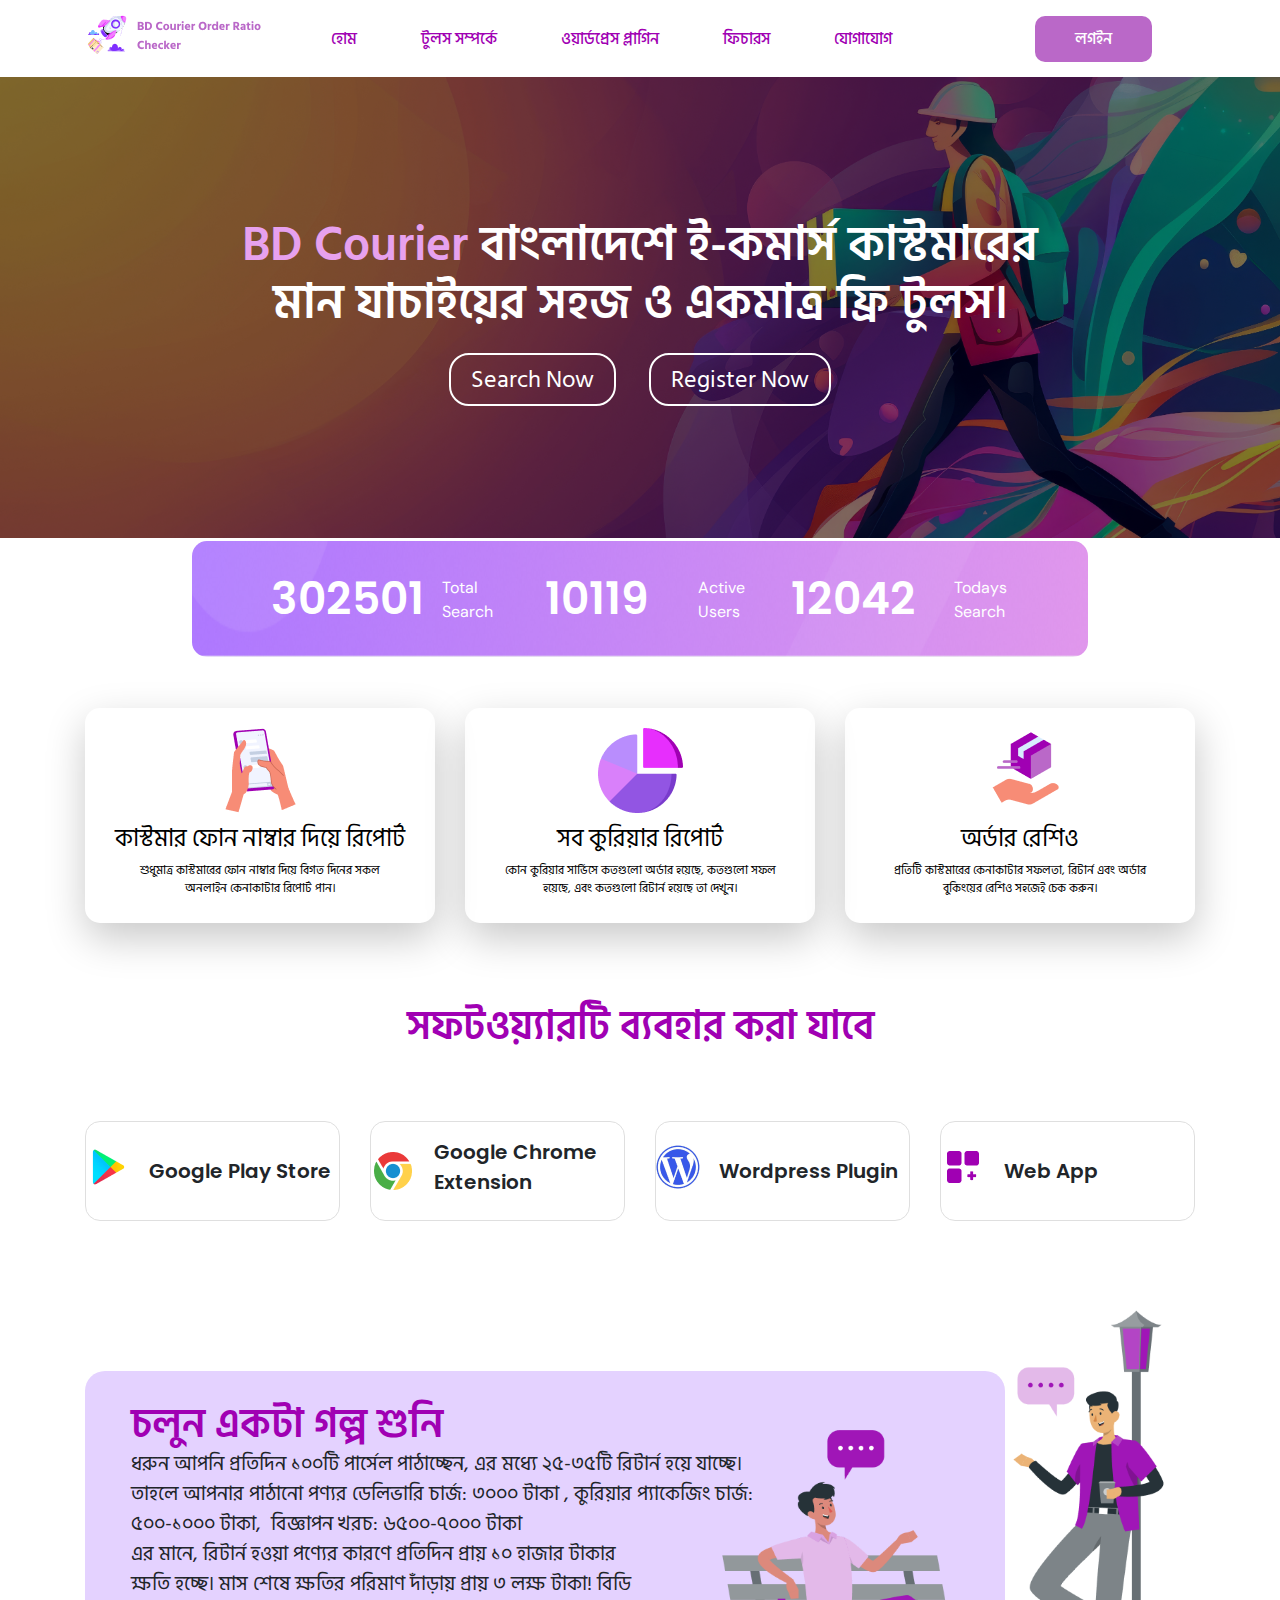
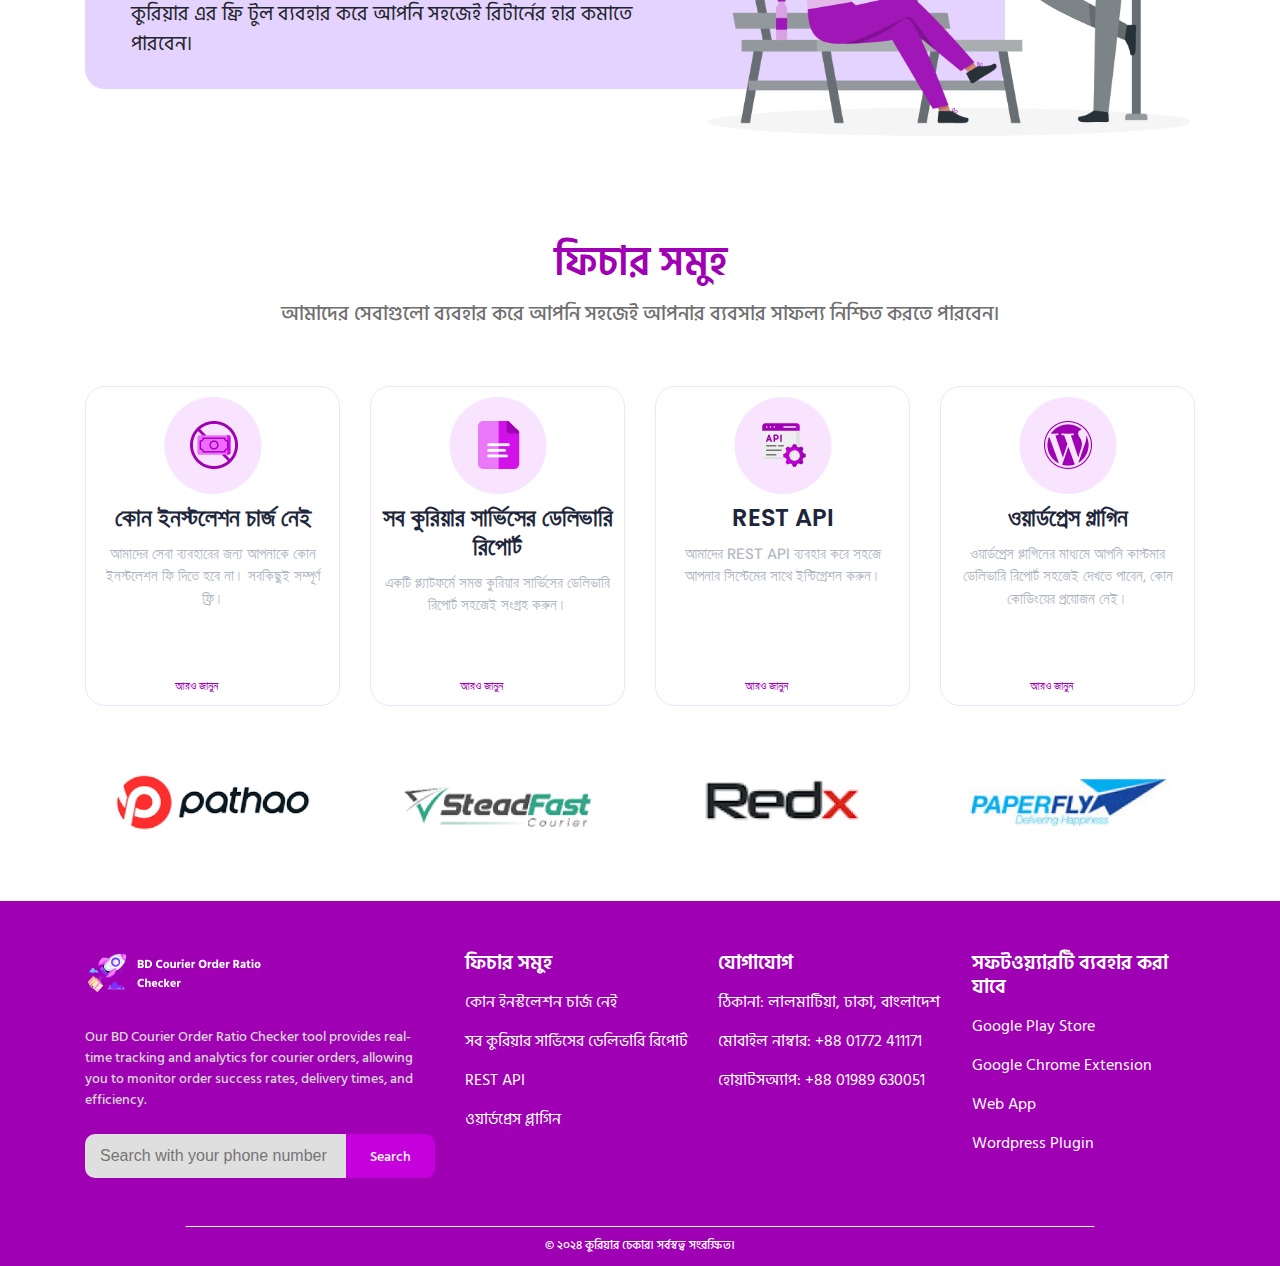
==== index.html @ f462c502 "correction" ====
<!DOCTYPE html>
<html lang="en">
<head>
    <meta charset="UTF-8">
    <meta name="viewport" content="width=device-width, initial-scale=1.0">
    <title>BD Courier Order Ratio Checker </title>
    <link rel="shortcut icon" href="image/favicon.ico" type="image/x-icon">

    <!-- font -->
    <link rel="preconnect" href="https://fonts.googleapis.com">
    <link rel="preconnect" href="https://fonts.gstatic.com" crossorigin>
    <link href="https://fonts.googleapis.com/css2?family=Hind+Siliguri:wght@300;400;500;600;700&family=Poppins:ital,wght@0,100;0,200;0,300;0,400;0,500;0,600;0,700;0,800;0,900;1,100;1,200;1,300;1,400;1,500;1,600;1,700;1,800;1,900&display=swap" rel="stylesheet">
    <link href="https://fonts.googleapis.com/css2?family=Poppins:ital,wght@0,100;0,200;0,300;0,400;0,500;0,600;0,700;0,800;0,900;1,100;1,200;1,300;1,400;1,500;1,600;1,700;1,800;1,900&display=swap" rel="stylesheet">
    <link href="https://fonts.googleapis.com/css2?family=DM+Sans:ital,opsz,wght@0,9..40,100..1000;1,9..40,100..1000&display=swap" rel="stylesheet">
    <!-- font end -->
    <link rel="stylesheet" href="https://cdnjs.cloudflare.com/ajax/libs/font-awesome/6.6.0/css/all.min.css" integrity="sha512-Kc323vGBEqzTmouAECnVceyQqyqdsSiqLQISBL29aUW4U/M7pSPA/gEUZQqv1cwx4OnYxTxve5UMg5GT6L4JJg==" crossorigin="anonymous" referrerpolicy="no-referrer" />
    <link rel="stylesheet" href="css/bootstrap.min.css">
    <link rel="stylesheet" href="css/style.css">
</head>
<body>
    <!-- navbar part end -->
    
        <nav class="navbar navbar-expand-lg navbar-light">
            <div class="container">
            <a class="navbar-brand" href="#"><img src="image/logo.png" class="img-fluid w-100" alt=""></a>
            <button class="navbar-toggler" type="button" data-toggle="collapse" data-target="#navbarSupportedContent" aria-controls="navbarSupportedContent" aria-expanded="false" aria-label="Toggle navigation">
              <span class="navbar-toggler-icon"></span>
            </button>
          
            <div class="collapse navbar-collapse" id="navbarSupportedContent">
              <ul class="navbar-nav m-auto">
                <li class="nav-item active">
                  <a class="nav-link" href="#">হোম <span></span></a>
                </li>
                <li class="nav-item">
                  <a class="nav-link" href="#">টুলস সম্পর্কে</a>
                </li>
                <li class="nav-item">
                    <a class="nav-link" href="#">ওয়ার্ডপ্রেস প্লাগিন</a>
                  </li>
                  <li class="nav-item">
                    <a class="nav-link" href="#">ফিচারস</a>
                  </li>
                  <li class="nav-item">
                    <a class="nav-link" href="#">যোগাযোগ</a>
                  </li>
              </ul>
              <ul class="navbar-nav m-auto">
                <li class="nav-item active">
                  <a class="login_btn" href="#">লগইন</a>
                </li>
              </ul>
              
            </div>
        </div>
          </nav>
    
    <!-- navbar part end -->

    <!-- banner part start -->
     <div id="banner">
        <div class="banner_overlay text-center">
            <h3 class="text-center"><a href="#">BD Courier</a> বাংলাদেশে ই-কমার্স কাস্টমারের মান যাচাইয়ের সহজ ও একমাত্র ফ্রি টুলস।</h3>
            <a href="search.html" target="_blank" class="ban_btn">Search Now</a>
            <a href="#" class="ban_btn">Register Now</a>
            <div class="banner_sub">
               <div class="container">
                <div class="row">
                    <div class="col-md-4">
                       <div class="row">
                        <div class="col-md-8 col-8">
                            <p class="ban_number">302501</p>
                        </div>
                        <div class="col-md-4 col-4">
                            <p class="ban_title">Total <br> Search</p>
                        </div>
                       </div>
                    </div>
                    <div class="col-md-4">
                        <div class="row">
                            <div class="col-md-8 col-8">
                                <p class="ban_number">10119</p>
                            </div>
                            <div class="col-md-4 col-4">
                                <p class="ban_title">Active <br> Users</p>
                            </div>
                           </div>
                    </div>
                    <div class="col-md-4">
                        <div class="row">
                            <div class="col-md-8 col-8">
                                <p class="ban_number">12042</p>
                            </div>
                            <div class="col-md-4 col-4">
                                <p class="ban_title">Todays <br> Search</p>
                            </div>
                           </div>
                    </div>
                </div>
               </div>
            </div>
        </div>
     </div>
    <!-- banner part end -->

    <!-- service part start -->

    <div id="service">
        <div class="container">
            <div class="row">
                <div class="col-md-4 text-center">
                    <div class="service_main">
                        <img src="image/ser_1.png" class="img-fluid mb-2" alt="">
                        <p class="ser_title">কাস্টমার ফোন নাম্বার দিয়ে রিপোর্ট</p>
                        <p class="ser_txt">শুধুমাত্র কাস্টমারের ফোন নাম্বার দিয়ে বিগত দিনের সকল অনলাইন কেনাকাটার রিপোর্ট পান।</p>
                    </div>
                </div>
                <div class="col-md-4 text-center">
                    <div class="service_main">
                        <img src="image/ser_2.png" class="img-fluid mb-2" alt="">
                        <p class="ser_title">সব কুরিয়ার রিপোর্ট</p>
                        <p class="ser_txt">কোন কুরিয়ার সার্ভিসে কতগুলো অর্ডার হয়েছে, কতগুলো সফল হয়েছে, এবং কতগুলো রিটার্ন হয়েছে তা দেখুন।</p>
                    </div>
                </div> 
                <div class="col-md-4 text-center">
                    <div class="service_main">
                        <img src="image/ser_3.png" class="img-fluid mb-2" alt="">
                        <p class="ser_title">অর্ডার রেশিও</p>
                        <p class="ser_txt">প্রতিটি কাস্টমারের কেনাকাটার সফলতা, রিটার্ন এবং অর্ডার বুকিংয়ের রেশিও সহজেই চেক করুন।</p>
                    </div>
                </div>
            </div>
        </div>
    </div>
    <!-- service part end -->

    <!-- heading start -->
     <h3 class="common_heading text-center">সফটওয়্যারটি ব্যবহার করা যাবে </h3>
    <!-- heading end -->

    <!-- software part start -->
     <div id="software">
        <div class="container">
            <div class="row">
                <div class="col-md-3">
                    <div class="soft_main">
                        <div class="row">
                            <div class="col-md-3 d-flex align-items-center p-0 mt-2 text-center"><img src="image/playstore.png" class="img-fluid" alt=""></div>
                            <div class="col-md-9 d-flex align-items-center p-0 mt-3"><p class="soft_title">Google Play Store</p></div>
                        </div>
                    </div>
                </div>

                <div class="col-md-3">
                    <div class="soft_main">
                        <div class="row">
                            <div class="col-md-3 d-flex align-items-center p-0 mt-2 text-center"><img src="image/chrome.png" class="img-fluid" alt=""></div>
                            <div class="col-md-9 d-flex align-items-center p-0"><p class="soft_title">Google Chrome Extension</p></div>
                        </div>
                    </div>
                </div>

                <div class="col-md-3">
                    <div class="soft_main">
                        <div class="row">
                            <div class="col-md-3 d-flex align-items-center p-0 mt-2 text-center"><img src="image/wordpress.png" class="img-fluid" alt=""></div>
                            <div class="col-md-9 d-flex align-items-center p-0 mt-3"><p class="soft_title">Wordpress Plugin</p></div>
                        </div>
                    </div>
                </div>

                <div class="col-md-3">
                    <div class="soft_main">
                        <div class="row">
                            <div class="col-md-3 d-flex align-items-center p-0 mt-2 text-center"><img src="image/webapp.png" class="img-fluid" alt=""></div>
                            <div class="col-md-9 d-flex align-items-center p-0 mt-3"><p class="soft_title">Web App</p></div>
                        </div>
                    </div>
                </div>
            </div>
        </div>
     </div>
    <!-- software part end -->

    <!-- story part start -->

    <div id="story">
        <div class="container">
            <div class="row">
                <div class="col-md-10">
                    <div class="story_main">
                        <img src="image/rafiki.png"  class="img-fluid story_img" alt="">
                        <h3>চলুন একটা গল্প শুনি </h3>
                        <p class="story_p_1">ধরুন আপনি প্রতিদিন ১০০টি পার্সেল পাঠাচ্ছেন, এর মধ্যে ২৫-৩৫টি রিটার্ন হয়ে যাচ্ছে।</p>
                        <p class="story_p_2">তাহলে আপনার পাঠানো পণ্যর ডেলিভারি চার্জ: ৩০০০ টাকা , কুরিয়ার প্যাকেজিং চার্জ: ৫০০-১০০০ টাকা,  বিজ্ঞাপন খরচ: ৬৫০০-৭০০০ টাকা</p>
                        <p class="story_p_3">এর মানে, রিটার্ন হওয়া পণ্যের কারণে প্রতিদিন প্রায় ১০ হাজার টাকার ক্ষতি হচ্ছে। মাস শেষে ক্ষতির পরিমাণ দাঁড়ায় প্রায় ৩ লক্ষ টাকা! বিডি কুরিয়ার এর ফ্রি টুল ব্যবহার করে আপনি সহজেই রিটার্নের হার কমাতে পারবেন।</p>

                    </div>
                </div>
            </div>
        </div>
    </div>
    <!-- story part end -->

    <!-- heading start -->
    <h3 class="feature_heading text-center">ফিচার সমুহ </h3>
    <h3 class="feature_sub_heading text-center">আমাদের সেবাগুলো ব্যবহার করে আপনি সহজেই আপনার ব্যবসার সাফল্য নিশ্চিত করতে পারবেন।</h3>
    <!-- heading end -->

    <!-- Feature part start -->

    <div id="feature">
        <div class="container">
            <div class="row">
                <div class="col-md-3 text-center">
                    <div class="feature_main">
                        <img src="image/feature1.png" class="img-fluid" alt="">
                        <h3>কোন ইনস্টলেশন চার্জ নেই</h3>
                        <p>আমাদের সেবা ব্যবহারের জন্য আপনাকে কোন ইনস্টলেশন ফি দিতে হবে না। সবকিছুই সম্পূর্ণ ফ্রি।</p>
                        <a href="#">আরও জানুন <i class="fas fa-arrow-right"></i></a>
                    </div>
                </div>

                <div class="col-md-3 text-center">
                    <div class="feature_main">
                        <img src="image/feature2.png" class="img-fluid" alt="">
                        <h3>সব কুরিয়ার সার্ভিসের ডেলিভারি রিপোর্ট</h3>
                        <p>একটি প্ল্যাটফর্মে সমস্ত কুরিয়ার সার্ভিসের ডেলিভারি রিপোর্ট সহজেই সংগ্রহ করুন।</p>
                        <a href="#">আরও জানুন <i class="fas fa-arrow-right"></i></a>
                    </div>
                </div>

                <div class="col-md-3 text-center">
                    <div class="feature_main">
                        <img src="image/feature3.png" class="img-fluid" alt="">
                        <h3>REST API</h3>
                        <p>আমাদের REST API ব্যবহার করে সহজে আপনার সিস্টেমের সাথে ইন্টিগ্রেশন করুন।</p>
                        <a href="#">আরও জানুন <i class="fas fa-arrow-right"></i></a>
                    </div>
                </div>

                <div class="col-md-3 text-center">
                    <div class="feature_main">
                        <img src="image/feature4.png" class="img-fluid" alt="">
                        <h3>ওয়ার্ডপ্রেস প্লাগিন</h3>
                        <p>ওয়ার্ডপ্রেস প্লাগিনের মাধ্যমে আপনি কাস্টমার ডেলিভারি রিপোর্ট সহজেই দেখতে পাবেন, কোন কোডিংয়ের প্রয়োজন নেই।</p>
                        <a href="#">আরও জানুন <i class="fas fa-arrow-right"></i></a>
                    </div>
                </div>


            </div>
        </div>
    </div>
    <!-- Feature part end -->

    <!-- client part  start-->
     <div id="client">
        <div class="container">
            <div class="row">
                <div class="col-md-3 col-sm-6 text-center d-flex align-items-center justify-content-center">
                    <img src="image/pathao.png" class="img-fluid" alt="">
                </div>
                <div class="col-md-3 col-sm-6 text-center d-flex align-items-center justify-content-center">
                    <img src="image/steadfast.png" class="img-fluid" alt="">
                </div>
                <div class="col-md-3 col-sm-6 text-center d-flex align-items-center justify-content-center">
                    <img src="image/redx.png" class="img-fluid" alt="">
                </div>
                <div class="col-md-3 col-sm-6 text-center d-flex align-items-center justify-content-center">
                    <img src="image/paperfly.png" class="img-fluid" alt="">
                </div>
            </div>
        </div>
     </div>
    <!-- client part end -->

    <!-- footer part start -->
     <footer>
        <div class="container">
            <div class="row">
                <div class="col-md-4">
                    <div class="footer_first_content">
                        <img src="image/footer_logo.png" class="img-fluid" alt="">
                        <p class="footer_txt mt-4">
                            Our BD Courier Order Ratio Checker tool provides real-time tracking and analytics for courier orders, allowing you to monitor order success rates, delivery times, and efficiency.  
                        </p>
                        <div class="footer_form mt-4">
                            <form action="">
                                <input type="text" class="footer_input" placeholder="Search with your phone number">
                                <button type="submit">Search</button>
                            </form>
                        </div>
                    </div>
                </div>
                <div class="col-md-8">
                    <div class="row">
                        <div class="col-md-4">
                            <div class="footer_second">
                                <!-- footer common heading -->
                             <h4 class="f_c_heading">ফিচার সমুহ</h4>
                             <!-- footer common heading -->
                              <ul>
                                 <li>কোন ইনস্টলেশন চার্জ নেই</li>
                                 <li>সব কুরিয়ার সার্ভিসের ডেলিভারি রিপোর্ট</li>
                                 <li>REST API</li>
                                 <li>ওয়ার্ডপ্রেস প্লাগিন</li>
                              </ul>
                            </div>
                        </div>
                        <div class="col-md-4">
                            <div class="footer_second">
                                <!-- footer common heading -->
                             <h4 class="f_c_heading">যোগাযোগ</h4>
                             <!-- footer common heading -->
                              <ul>
                                 <li>ঠিকানা: লালমাটিয়া, ঢাকা, বাংলাদেশ</li>
                                 <li>মোবাইল নাম্বার: +88 01772 411171</li>
                                 <li>হোয়াটসঅ্যাপ: +88 01989 630051</li>
                              </ul>
                            </div>
                        </div>
                        <div class="col-md-4">
                            <div class="footer_second">
                                <!-- footer common heading -->
                             <h4 class="f_c_heading">সফটওয়্যারটি ব্যবহার করা যাবে </h4>
                             <!-- footer common heading -->
                              <ul>
                                 <li>Google Play Store</li>
                                 <li>Google Chrome Extension</li>
                                 <li>Web App</li>
                                 <li>Wordpress Plugin</li>
                              </ul>
                            </div>
                        </div>
                    </div>
                </div>
                <div class="col-md-12 text-center">
                    <img src="image/line.png" class="img-fluid mt-5" alt="">
                    <h4 class="footer_last">© ২০২৪ কুরিয়ার চেকার। সর্বস্বত্ব সংরক্ষিত।</h4>
                </div>
            </div>
        </div>
     </footer>
    <!-- footer part end -->
    <script src="js/custom.js"></script>
    <script src="js/jquery-3.7.1.min.js"></script>
    <script src="js/bootstrap.bundle.min.js"></script>
</body>
</html>
---- css/style.css ----
a{
    text-decoration: none;
}
a:hover{
    text-decoration: none;
}
h1,h2,h3,h4,h5,p,ul,ol{
    padding: 0;
    margin: 0;
}
ul,ol{
    list-style: none;
}
nav{
    background-color: #ffffff;
}
.navbar-expand-lg .navbar-nav .nav-link{
    position: relative;
    color: #A000B3!important;
    padding-right: 3.5rem!important;
    font-family: "Hind Siliguri", sans-serif;
    font-weight: 500;
    font-size: 16px;
}

.login_btn {
    background-color: #BA68C8;
    color: #ffffff;
    padding: 10px 40px;
    border-radius: 10px;
    font-family: "Hind Siliguri", sans-serif;
    font-weight: 500;
    font-size: 16px;
}
#banner{
    background-image: url(../image/banner.jpg);
    background-size: cover;
    background-repeat: no-repeat;
    background-position: center;
    position: relative;
}
.banner_overlay {
    height: 100%;
    width: 100%;
    background-color: rgba(0, 0, 0, 0.5);
    padding: 140px
}
.banner_overlay h3 {
    font-family: "Hind Siliguri", sans-serif;
    font-weight: 600;
    font-size: 48px;
    color: #ffffff;
    margin-bottom: 30px;
    padding: 0 8%;
}
.banner_overlay h3 a{
    color: #E7A1EE;
}
.ban_btn {
    padding: 5px 20px;
    color: #ffffff!important;
    border: 2px solid #ffffff;
    border-radius: 20px;
    margin: 14px;
    font-family: "Hind Siliguri", sans-serif;
    font-size: 24px;
}
.ban_btn:hover{
    text-decoration: none;
    border: 2px solid #BA68C8;
    background-color: #BA68C8;
}
.banner_sub {
    /* background: radial-gradient(#AC77FF, #DF96EC); */
    background-image: url("../image/banner_sub.png");
    background-size: 120% 556%;
    background-position: center;
    background-repeat: no-repeat;
    position: absolute;
    top: 24rem;
    left: 10%;
    padding: 25px 5%;
    border-radius: 15px;
    display: block;
    margin: 0 auto;
    width: 80%;
}
.ban_number{
    font-family: "Poppins", sans-serif;
    font-weight: 600;
    font-size: 60px;
    color: #ffffff;
}
.ban_title {
    color: #ffffff;
    text-align: left;
    font-family: "DM Sans", sans-serif;
    margin-top: 20px;
}

#service{
    margin-top: 170px;
}
.service_main {
    border-radius: 15px;
    box-shadow: 1px 15px 40px rgb(0 0 0 / 22%);
    padding: 20px 0%;
}
.ser_title{
    font-family: "Hind Siliguri", sans-serif;
    font-size: 24px;
    color: #000000;
}
.ser_txt {
    font-family: "Hind Siliguri", sans-serif;
    font-size: 12px;
    color: #000000;
    padding: 5px 10%;
}

.common_heading {
    font-family: "Hind Siliguri", sans-serif;
    font-size: 40px;
    color: #A000B3;
    margin: 80px 0 70px;
    font-weight: 600;
}
.soft_title{
    font-family: "Poppins", sans-serif;
    font-weight: 600;
    font-size: 20px;
}
.soft_main {
    border: 1px solid #DFDFDF;
    padding: 15px;
    border-radius: 15px;
    height: 100px;
}
.story_main {
    background-color: #E4D2FF;
    padding: 30px 20% 30px 5%;
    border-radius: 20px;
    margin-top: 150px;
    position: relative;
}
.story_p_3{
    padding-right: 25%;
}
.story_img {
    position: absolute;
    top: -190px;
    left: 50%;
    width: 80%;
}
.story_main h3{
    font-family: "Hind Siliguri", sans-serif;
    font-size: 40px;
    color: #A000B3;
    font-weight: 600;
}
.story_main p{
    font-family: "Hind Siliguri", sans-serif;
    font-size: 20px;
}

.feature_heading {
    font-family: "Hind Siliguri", sans-serif;
    font-size: 40px;
    color: #A000B3;
    margin: 150px 0 15px;
    font-weight: 600;
}
.feature_sub_heading{
    font-family: "Hind Siliguri", sans-serif;
    font-size: 20px;
    color: #6F6F6F;
}
.feature_main {
    border: 1px solid #F3E2F8;
    border-radius: 20px;
    padding: 10px;
    min-height: 20rem;
    position: relative;
}
.feature_main h3 {
    font-family: "Poppins", sans-serif;
    font-weight: 600;
    font-size: 24px;
    color: #1D263A;
    margin: 10px 0;
}
.feature_main p {
    font-family: "DM Sans", sans-serif;
    font-weight: 500;
    font-size: 15px;
    color: #B0B7C3;
    margin: 10px 0;
}
.feature_main a{
    font-family: "DM Sans", sans-serif;
    font-size: 12px;
    color: #A000B3;
    position: absolute;
    bottom: 10px;
    left: 35%;
}
#feature{
    margin-top: 60px;
}
#client{
    margin: 50px 0;
}
#client img{
    width: 80%;
}

footer{
    background-color: #A000B3;
    padding-top: 50px;
}
.footer_txt{
    font-family: "Hind Siliguri", sans-serif;
    font-weight: 500;
    font-size: 14px;
    color: #D6D6D6;
}
.footer_form form{
    background-color: #C500DC;
    border-radius: 10px;
    display: flex;
    justify-content: space-between;
}
.footer_input {
    background-color: #DFDFDF;
    border: none;
    width: 100%;
    padding: 10px 15px;
    border-radius: 10px 0px 0px 10px;
}

.footer_form form button {
    background-color: transparent;
    border: none;
    color: #fff;
    width: 34%;
    font-family: "Hind Siliguri", sans-serif;
    font-weight: 500;
    font-size: 14px;
}
.f_c_heading{
    font-family: "Hind Siliguri", sans-serif;
    font-weight: 600;
    font-size: 20px;
    color: #fff;
}
.footer_second ul li{
    font-family: "Hind Siliguri", sans-serif;
    font-weight: 400;
    font-size: 16px;
    color: #fff;
    margin: 15px 0;
}
.footer_last{
    font-family: "Hind Siliguri", sans-serif;
    font-weight: 500;
    font-size: 12px;
    color: #fff;
    padding: 12px 0;
}


/* responsive part start */

/* // Extra small devices (portrait phones, less than 576px) */
/* // No media query for `xs` since this is the default in Bootstrap */
@media (min-width: 120px) and ( max-width: 575px) { 
    .banner_overlay {
        padding: 88px 0px;
    }
    .banner_overlay h3 {
        font-size: 30px;
    }
    .ban_btn {
        padding: 5px 20px;
        border-radius: 7px;
        margin: 4px;
        font-size: 14px;
    }
    #service {
        margin-top: 22em;
    }
    .banner_sub {
        top: 30rem;
    }
    .ban_number {
        font-weight: 400;
        font-size: 36px;
    }
    .ban_title {
        margin-top: 0px;
    }
    .service_main {
        margin-bottom: 70px;
    }
    .common_heading {
        font-size: 18px;
        margin: 80px 4% 70px;
    }
    .story_img {
        display: none;
    }
    .soft_main {
        margin-bottom: 50px;
        text-align: center;
    }
    .soft_main {
        height: 140px;
    }
    .story_main {
        margin-top: 0em;
    }
    .story_main p {
        text-align: justify;
    }
    .story_main {
        padding: 30px 5% 30px 5%;
    }
    .story_p_3 {
        padding-right: 0%;
    }
    .feature_heading {
        margin: 100px 0 15px;
    }
    .feature_main {
        margin-bottom: 30px;
    }
    .footer_form {
        margin-bottom: 20px;
    }
    .navbar {
        padding: 1.5rem 1rem;
    }
 }
/* // Small devices (landscape phones, 576px and up) */
@media (min-width: 576px) and (max-width: 767px) { 
    .story_img {
        display: none;
    }
    .banner_overlay {
        padding: 80px 0;
    }
    .banner_sub {
        top: 32rem;
    }
    #service {
        margin-top: 28em;
    }
    .service_main {
        margin-bottom: 30px;
    }
    .soft_main {
        text-align: center;
        margin-bottom: 30px;
    }
    .story_main {
        margin-top: 40px;
 }
 .story_main {
    padding: 30px 5% 30px 5%;
}
.story_p_3 {
    padding-right: 0;
}
.feature_main {
    margin-bottom: 40px;
}
.feature_main a {
    left: 45%;
}
.footer_form {
    margin-bottom: 40px;
}


}
/* // Medium devices (tablets, 768px and up) */
@media (min-width: 768px) and (max-width: 991px) { 
    .banner_overlay {
        padding: 70px;
    }
    .story_img {
        top: 47px;
        left: 56%;
        width: 70%;
    }
    .soft_title {
        font-size: 16px;
    }
    .feature_main {
        min-height: 26rem;
    }
    .feature_main a {
        left: 23%;
    }
    .banner_sub {
        top: 30rem;
    }
    .ban_number {
        font-size: 30px;
    }
    .ban_title {
        margin-top: 0px;
    }
 }

/* // Large devices (desktops, 992px and up) */
@media (min-width: 992px) and ( max-width: 1199px) { 
    .banner_overlay {
        padding: 116px;
    }
    .banner_sub {
        top: 25rem;
    }
    .ban_number {
        font-size: 42px;
    }
    .ban_title {
        margin-top: 8px;
    }
    #service {
        margin-top: 100px;
    }
    .story_img {
        top: -1rem;
        left: 60%;
        width: 60%;
    }
 }

/* // Extra large devices (large desktops, 1200px and up) */
@media (min-width: 1200px) and ( max-width: 1399px){ 
    .banner_sub {
        top: 29rem;
    }
    .story_img {
        top: -100px;
        left: 60%;
        width: 60%;
    }
    .ban_number {
        font-size: 44px;
    }
    .ban_title {
        margin-top: 10px;
    }
    .banner_sub {
        left: 15%;
        width: 70%;
    }
 }
 
 @media (min-width: 1400px) and (max-width: 1439px){ 
    .banner_sub {
        top: 23rem;
        left: 25%;
        width: 50%;
    }
    .ban_number {
        font-size: 46px;
    }
    .ban_title {
        margin-top: 10px;
    }
    .banner_overlay h3 {
        padding: 0 15%;
    }
 }
 @media (min-width: 1440px) {

 }
/* responsive part end */
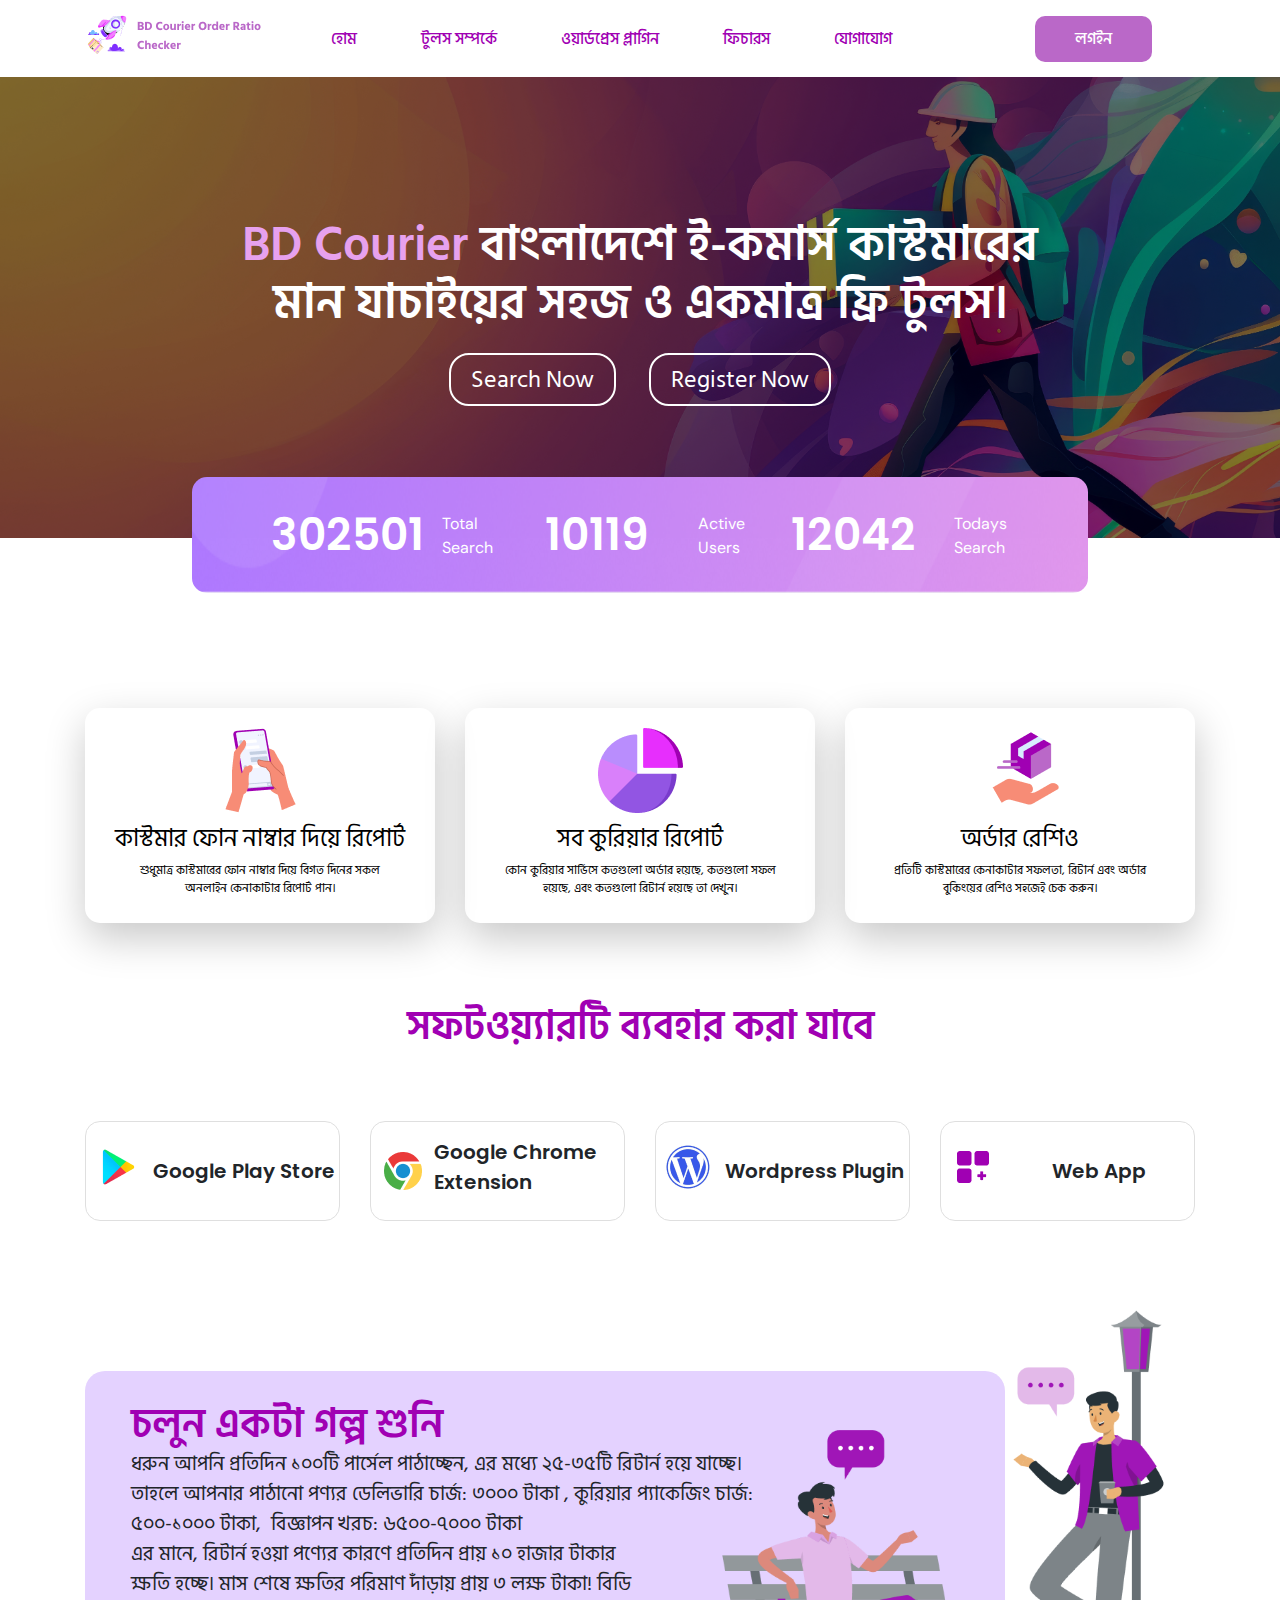
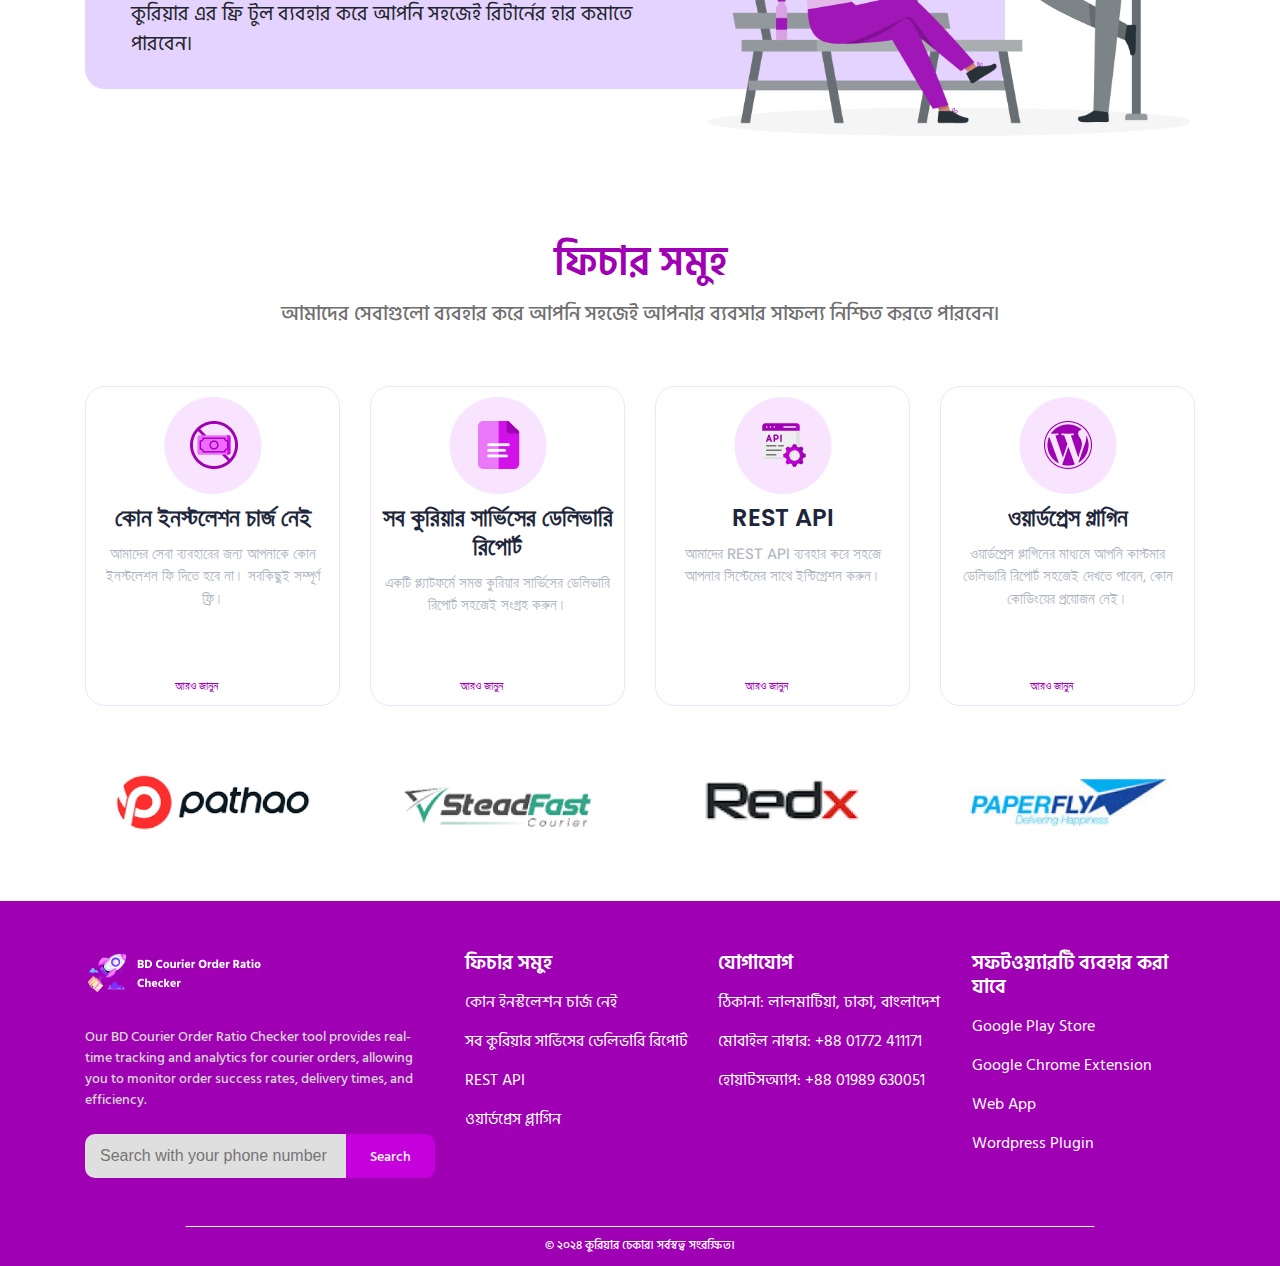
==== commit 55e2054d: "correction 3" ====
--- a/index.html
+++ b/index.html
@@ -145,8 +145,8 @@
                 <div class="col-md-3">
                     <div class="soft_main">
                         <div class="row">
-                            <div class="col-md-3 d-flex align-items-center p-0 mt-2 text-center"><img src="image/playstore.png" class="img-fluid" alt=""></div>
-                            <div class="col-md-9 d-flex align-items-center p-0 mt-3"><p class="soft_title">Google Play Store</p></div>
+                            <div class="col-md-3 d-flex align-items-center justify-content-center p-0 mt-2 text-center"><img src="image/playstore.png" class="img-fluid" alt=""></div>
+                            <div class="col-md-9 d-flex align-items-center justify-content-center p-0 mt-3"><p class="soft_title">Google Play Store</p></div>
                         </div>
                     </div>
                 </div>
@@ -154,8 +154,8 @@
                 <div class="col-md-3">
                     <div class="soft_main">
                         <div class="row">
-                            <div class="col-md-3 d-flex align-items-center p-0 mt-2 text-center"><img src="image/chrome.png" class="img-fluid" alt=""></div>
-                            <div class="col-md-9 d-flex align-items-center p-0"><p class="soft_title">Google Chrome Extension</p></div>
+                            <div class="col-md-3 d-flex align-items-center justify-content-center p-0 mt-2 text-center"><img src="image/chrome.png" class="img-fluid" alt=""></div>
+                            <div class="col-md-9 d-flex align-items-center justify-content-center p-0"><p class="soft_title">Google Chrome Extension</p></div>
                         </div>
                     </div>
                 </div>
@@ -163,8 +163,8 @@
                 <div class="col-md-3">
                     <div class="soft_main">
                         <div class="row">
-                            <div class="col-md-3 d-flex align-items-center p-0 mt-2 text-center"><img src="image/wordpress.png" class="img-fluid" alt=""></div>
-                            <div class="col-md-9 d-flex align-items-center p-0 mt-3"><p class="soft_title">Wordpress Plugin</p></div>
+                            <div class="col-md-3 d-flex align-items-center justify-content-center p-0 mt-2 text-center"><img src="image/wordpress.png" class="img-fluid" alt=""></div>
+                            <div class="col-md-9 d-flex align-items-center justify-content-center p-0 mt-3"><p class="soft_title">Wordpress Plugin</p></div>
                         </div>
                     </div>
                 </div>
@@ -172,8 +172,8 @@
                 <div class="col-md-3">
                     <div class="soft_main">
                         <div class="row">
-                            <div class="col-md-3 d-flex align-items-center p-0 mt-2 text-center"><img src="image/webapp.png" class="img-fluid" alt=""></div>
-                            <div class="col-md-9 d-flex align-items-center p-0 mt-3"><p class="soft_title">Web App</p></div>
+                            <div class="col-md-3 d-flex align-items-center justify-content-center p-0 mt-2 text-center"><img src="image/webapp.png" class="img-fluid" alt=""></div>
+                            <div class="col-md-9 d-flex align-items-center justify-content-center p-0 mt-3"><p class="soft_title">Web App</p></div>
                         </div>
                     </div>
                 </div>
@@ -212,7 +212,7 @@
     <div id="feature">
         <div class="container">
             <div class="row">
-                <div class="col-md-3 text-center">
+                <div class="col-md-3 col-sm-6 text-center">
                     <div class="feature_main">
                         <img src="image/feature1.png" class="img-fluid" alt="">
                         <h3>কোন ইনস্টলেশন চার্জ নেই</h3>
@@ -221,7 +221,7 @@
                     </div>
                 </div>
 
-                <div class="col-md-3 text-center">
+                <div class="col-md-3 col-sm-6 text-center">
                     <div class="feature_main">
                         <img src="image/feature2.png" class="img-fluid" alt="">
                         <h3>সব কুরিয়ার সার্ভিসের ডেলিভারি রিপোর্ট</h3>
@@ -230,7 +230,7 @@
                     </div>
                 </div>
 
-                <div class="col-md-3 text-center">
+                <div class="col-md-3 col-sm-6 text-center">
                     <div class="feature_main">
                         <img src="image/feature3.png" class="img-fluid" alt="">
                         <h3>REST API</h3>
@@ -239,7 +239,7 @@
                     </div>
                 </div>
 
-                <div class="col-md-3 text-center">
+                <div class="col-md-3 col-sm-6 text-center">
                     <div class="feature_main">
                         <img src="image/feature4.png" class="img-fluid" alt="">
                         <h3>ওয়ার্ডপ্রেস প্লাগিন</h3>
@@ -258,16 +258,16 @@
      <div id="client">
         <div class="container">
             <div class="row">
-                <div class="col-md-3 col-sm-6 text-center d-flex align-items-center justify-content-center">
+                <div class="col-md-3 col-sm-6 col-6  text-center d-flex align-items-center justify-content-center">
                     <img src="image/pathao.png" class="img-fluid" alt="">
                 </div>
-                <div class="col-md-3 col-sm-6 text-center d-flex align-items-center justify-content-center">
+                <div class="col-md-3 col-sm-6 col-6  text-center d-flex align-items-center justify-content-center">
                     <img src="image/steadfast.png" class="img-fluid" alt="">
                 </div>
-                <div class="col-md-3 col-sm-6 text-center d-flex align-items-center justify-content-center">
+                <div class="col-md-3 col-sm-6 col-6  text-center d-flex align-items-center justify-content-center">
                     <img src="image/redx.png" class="img-fluid" alt="">
                 </div>
-                <div class="col-md-3 col-sm-6 text-center d-flex align-items-center justify-content-center">
+                <div class="col-md-3 col-sm-6 col-6 text-center d-flex align-items-center justify-content-center">
                     <img src="image/paperfly.png" class="img-fluid" alt="">
                 </div>
             </div>
--- a/css/style.css
+++ b/css/style.css
@@ -275,7 +275,7 @@
 /* // No media query for `xs` since this is the default in Bootstrap */
 @media (min-width: 120px) and ( max-width: 575px) { 
     .banner_overlay {
-        padding: 88px 0px;
+        padding: 3rem 0px 8rem;
     }
     .banner_overlay h3 {
         font-size: 30px;
@@ -290,7 +290,7 @@
         margin-top: 22em;
     }
     .banner_sub {
-        top: 30rem;
+        top: 20rem;
     }
     .ban_number {
         font-weight: 400;
@@ -298,6 +298,9 @@
     }
     .ban_title {
         margin-top: 0px;
+    }
+    #service {
+        margin-top: 15em;
     }
     .service_main {
         margin-bottom: 70px;
@@ -375,7 +378,7 @@
     margin-bottom: 40px;
 }
 .feature_main a {
-    left: 45%;
+    left: 30%;
 }
 .footer_form {
     margin-bottom: 40px;
@@ -386,7 +389,7 @@
 /* // Medium devices (tablets, 768px and up) */
 @media (min-width: 768px) and (max-width: 991px) { 
     .banner_overlay {
-        padding: 70px;
+        padding: 4rem 3% 6rem;
     }
     .story_img {
         top: 47px;
@@ -403,13 +406,19 @@
         left: 23%;
     }
     .banner_sub {
-        top: 30rem;
+        top: 23rem;
     }
     .ban_number {
         font-size: 30px;
     }
     .ban_title {
         margin-top: 0px;
+    }
+    #service {
+        margin-top: 8rem;
+    }
+    .service_main {
+        min-height: 18rem;
     }
  }
 
@@ -440,7 +449,7 @@
 /* // Extra large devices (large desktops, 1200px and up) */
 @media (min-width: 1200px) and ( max-width: 1399px){ 
     .banner_sub {
-        top: 29rem;
+        top: 25rem;
     }
     .story_img {
         top: -100px;
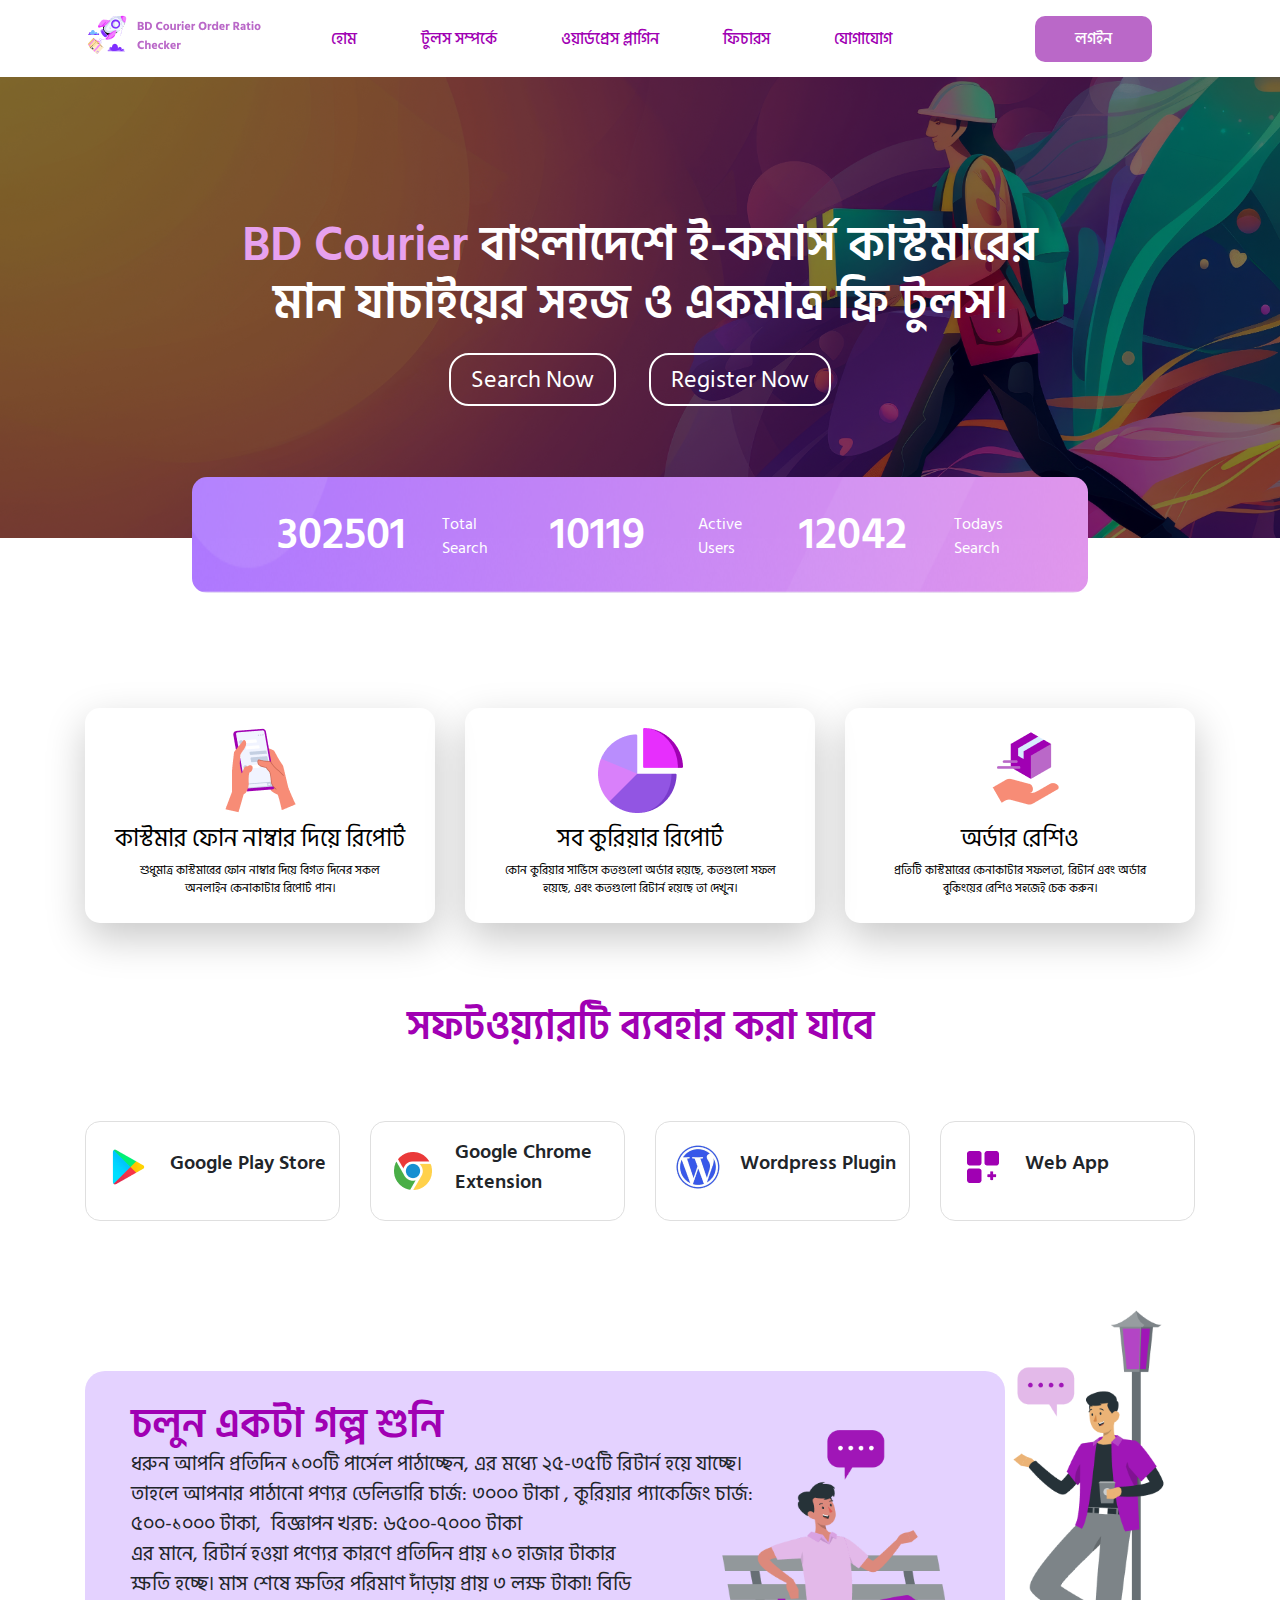
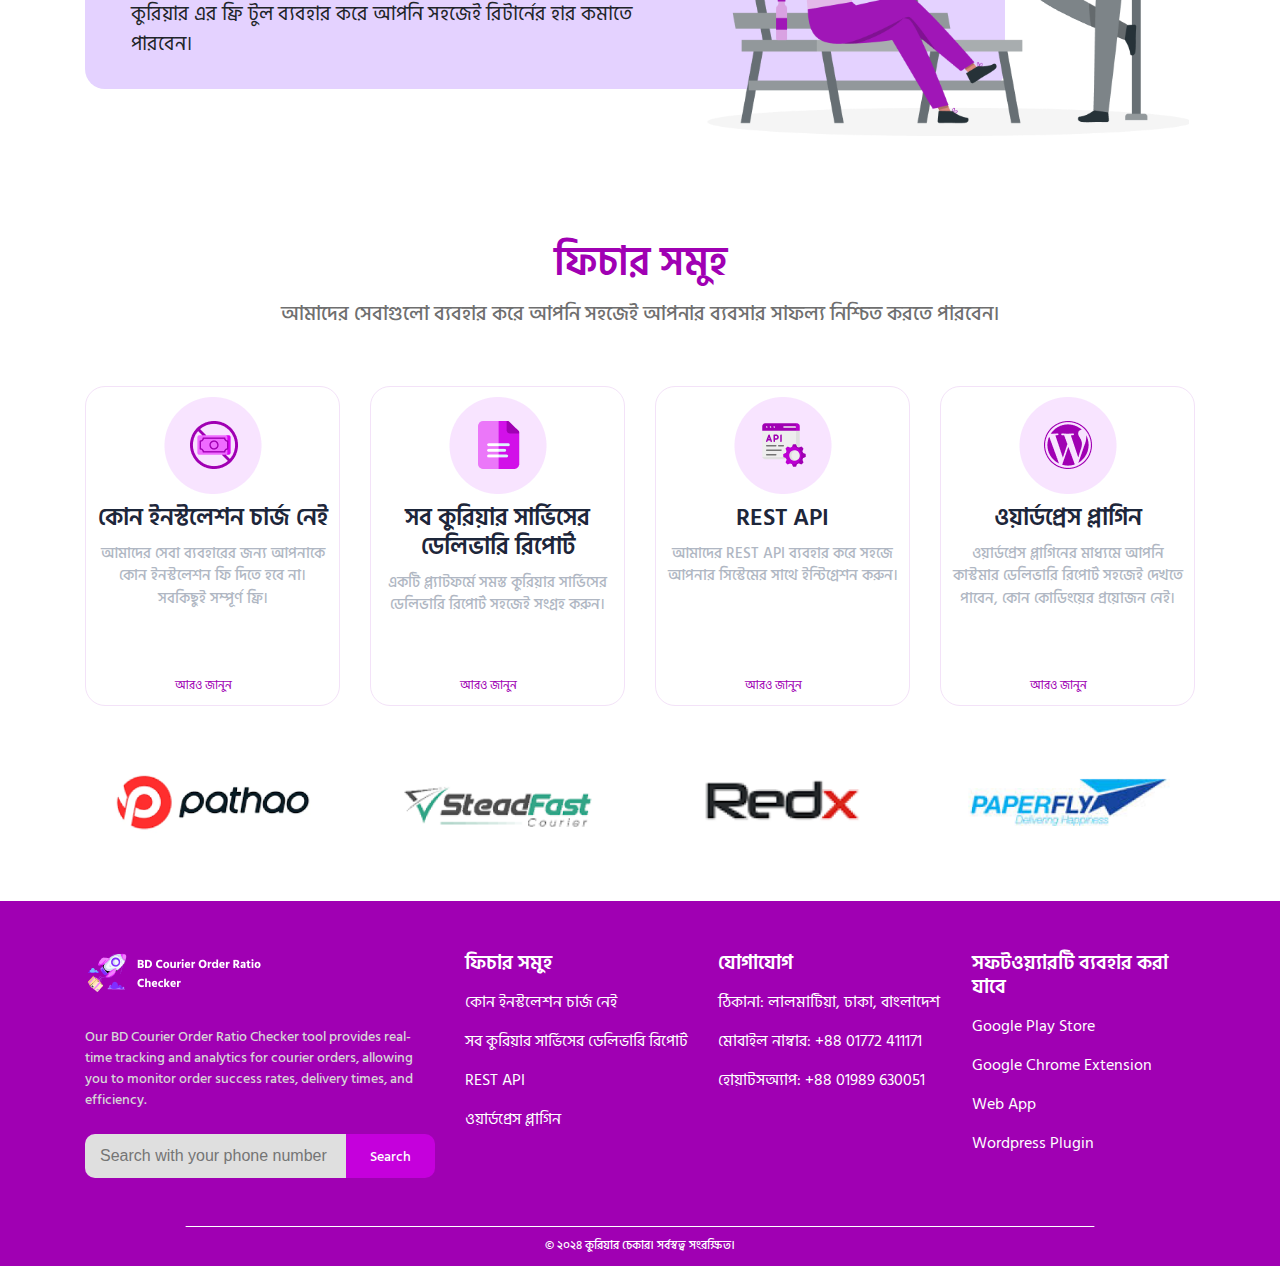
==== commit 677c79ab: "homepage" ====
--- a/index.html
+++ b/index.html
@@ -134,53 +134,52 @@
     </div>
     <!-- service part end -->
 
-    <!-- heading start -->
-     <h3 class="common_heading text-center">সফটওয়্যারটি ব্যবহার করা যাবে </h3>
+    <!-- software part start -->
+    <div id="software">
+        <!-- heading start -->
+    <h3 class="common_heading text-center">সফটওয়্যারটি ব্যবহার করা যাবে </h3>
     <!-- heading end -->
-
-    <!-- software part start -->
-     <div id="software">
-        <div class="container">
-            <div class="row">
-                <div class="col-md-3">
-                    <div class="soft_main">
-                        <div class="row">
-                            <div class="col-md-3 d-flex align-items-center justify-content-center p-0 mt-2 text-center"><img src="image/playstore.png" class="img-fluid" alt=""></div>
-                            <div class="col-md-9 d-flex align-items-center justify-content-center p-0 mt-3"><p class="soft_title">Google Play Store</p></div>
-                        </div>
-                    </div>
-                </div>
-
-                <div class="col-md-3">
-                    <div class="soft_main">
-                        <div class="row">
-                            <div class="col-md-3 d-flex align-items-center justify-content-center p-0 mt-2 text-center"><img src="image/chrome.png" class="img-fluid" alt=""></div>
-                            <div class="col-md-9 d-flex align-items-center justify-content-center p-0"><p class="soft_title">Google Chrome Extension</p></div>
-                        </div>
-                    </div>
-                </div>
-
-                <div class="col-md-3">
-                    <div class="soft_main">
-                        <div class="row">
-                            <div class="col-md-3 d-flex align-items-center justify-content-center p-0 mt-2 text-center"><img src="image/wordpress.png" class="img-fluid" alt=""></div>
-                            <div class="col-md-9 d-flex align-items-center justify-content-center p-0 mt-3"><p class="soft_title">Wordpress Plugin</p></div>
-                        </div>
-                    </div>
-                </div>
-
-                <div class="col-md-3">
-                    <div class="soft_main">
-                        <div class="row">
-                            <div class="col-md-3 d-flex align-items-center justify-content-center p-0 mt-2 text-center"><img src="image/webapp.png" class="img-fluid" alt=""></div>
-                            <div class="col-md-9 d-flex align-items-center justify-content-center p-0 mt-3"><p class="soft_title">Web App</p></div>
-                        </div>
-                    </div>
-                </div>
-            </div>
-        </div>
-     </div>
-    <!-- software part end -->
+       <div class="container">
+           <div class="row">
+               <div class="col-lg-3 col-md-6">
+                   <div class="soft_main">
+                       <div class="row">
+                           <div class="col-lg-3 col-xl-4 col-3 d-flex align-items-center justify-content-center p-0 mt-2 text-center"><img src="image/playstore.png" class="img-fluid" alt=""></div>
+                           <div class="col-lg-9 col-xl-8 col-9 d-flex align-items-center p-0 mt_3"><p class="soft_title">Google Play Store</p></div>
+                       </div>
+                   </div>
+               </div>
+
+               <div class="col-lg-3 col-md-6">
+                   <div class="soft_main">
+                       <div class="row">
+                           <div class="col-lg-3 col-xl-4 col-3 d-flex align-items-center justify-content-center p-0 mt-2 text-center"><img src="image/chrome.png" class="img-fluid" alt=""></div>
+                           <div class="col-lg-9 col-xl-8 col-9 d-flex align-items-center p-0"><p class="soft_title">Google Chrome Extension</p></div>
+                       </div>
+                   </div>
+               </div>
+
+               <div class="col-lg-3 col-md-6">
+                   <div class="soft_main">
+                       <div class="row">
+                           <div class="col-lg-3 col-xl-4 col-3 d-flex align-items-center justify-content-center p-0 mt-2 text-center"><img src="image/wordpress.png" class="img-fluid" alt=""></div>
+                           <div class="col-lg-9 col-xl-8 col-9 d-flex align-items-center p-0 mt_3"><p class="soft_title">Wordpress Plugin</p></div>
+                       </div>
+                   </div>
+               </div>
+
+               <div class="col-lg-3 col-md-6">
+                   <div class="soft_main">
+                       <div class="row">
+                           <div class="col-lg-3 col-xl-4 col-3 d-flex align-items-center justify-content-center p-0 mt-2 text-center"><img src="image/webapp.png" class="img-fluid" alt=""></div>
+                           <div class="col-lg-9 col-xl-8 col-9 d-flex align-items-center p-0 mt_3"><p class="soft_title">Web App</p></div>
+                       </div>
+                   </div>
+               </div>
+           </div>
+       </div>
+    </div>
+   <!-- software part end -->
 
     <!-- story part start -->
 
@@ -212,7 +211,7 @@
     <div id="feature">
         <div class="container">
             <div class="row">
-                <div class="col-md-3 col-sm-6 text-center">
+                <div class="col-lg-3 col-md-6 col-sm-6 text-center">
                     <div class="feature_main">
                         <img src="image/feature1.png" class="img-fluid" alt="">
                         <h3>কোন ইনস্টলেশন চার্জ নেই</h3>
@@ -221,7 +220,7 @@
                     </div>
                 </div>
 
-                <div class="col-md-3 col-sm-6 text-center">
+                <div class="col-lg-3 col-md-6 col-sm-6 text-center">
                     <div class="feature_main">
                         <img src="image/feature2.png" class="img-fluid" alt="">
                         <h3>সব কুরিয়ার সার্ভিসের ডেলিভারি রিপোর্ট</h3>
@@ -230,7 +229,7 @@
                     </div>
                 </div>
 
-                <div class="col-md-3 col-sm-6 text-center">
+                <div class="col-lg-3 col-md-6 col-sm-6 text-center">
                     <div class="feature_main">
                         <img src="image/feature3.png" class="img-fluid" alt="">
                         <h3>REST API</h3>
@@ -239,7 +238,7 @@
                     </div>
                 </div>
 
-                <div class="col-md-3 col-sm-6 text-center">
+                <div class="col-lg-3 col-md-6 col-sm-6 text-center">
                     <div class="feature_main">
                         <img src="image/feature4.png" class="img-fluid" alt="">
                         <h3>ওয়ার্ডপ্রেস প্লাগিন</h3>
--- a/css/style.css
+++ b/css/style.css
@@ -86,7 +86,7 @@
     width: 80%;
 }
 .ban_number{
-    font-family: "Poppins", sans-serif;
+    font-family: "Hind Siliguri", sans-serif;
     font-weight: 600;
     font-size: 60px;
     color: #ffffff;
@@ -94,7 +94,7 @@
 .ban_title {
     color: #ffffff;
     text-align: left;
-    font-family: "DM Sans", sans-serif;
+    font-family: "Hind Siliguri", sans-serif;
     margin-top: 20px;
 }
 
@@ -126,7 +126,7 @@
     font-weight: 600;
 }
 .soft_title{
-    font-family: "Poppins", sans-serif;
+    font-family: "Hind Siliguri", sans-serif;
     font-weight: 600;
     font-size: 20px;
 }
@@ -183,21 +183,21 @@
     position: relative;
 }
 .feature_main h3 {
-    font-family: "Poppins", sans-serif;
+    font-family: "Hind Siliguri", sans-serif;
     font-weight: 600;
     font-size: 24px;
     color: #1D263A;
     margin: 10px 0;
 }
 .feature_main p {
-    font-family: "DM Sans", sans-serif;
+    font-family: "Hind Siliguri", sans-serif;
     font-weight: 500;
     font-size: 15px;
     color: #B0B7C3;
     margin: 10px 0;
 }
 .feature_main a{
-    font-family: "DM Sans", sans-serif;
+    font-family: "Hind Siliguri", sans-serif;
     font-size: 12px;
     color: #A000B3;
     position: absolute;
@@ -314,11 +314,21 @@
     }
     .soft_main {
         margin-bottom: 50px;
-        text-align: center;
+    }
+    .feature_main {
+        min-height: 18rem;
     }
     .soft_main {
-        height: 140px;
-    }
+        height: 90px;
+        margin-bottom: 20px;
+    }
+    .common_heading {
+        margin: 26px 4% 20px;
+    }
+    .feature_heading {
+        margin: 60px 0 15px;
+    }
+
     .story_main {
         margin-top: 0em;
     }
@@ -400,7 +410,17 @@
         font-size: 16px;
     }
     .feature_main {
-        min-height: 26rem;
+        min-height: 18rem;
+        margin-bottom: 20px;
+    }
+    .soft_main {
+        margin-bottom: 20px;
+    }
+    .story_main {
+        margin-top: 1rem;
+    }
+    .feature_heading {
+        margin: 4rem 0 15px;
     }
     .feature_main a {
         left: 23%;
@@ -485,6 +505,22 @@
     }
  }
  @media (min-width: 1440px) {
+    .banner_overlay {
+        padding: 15rem 23% 20rem;
+    }
+    .banner_sub {
+        /* background: radial-gradient(#AC77FF, #DF96EC); */
+        top: 46rem;
+    }
+    .common_heading {
+        margin: 80px 0 45px;
+    }
+    .soft_main{
+        min-height: 95px;
+        display: flex;
+        align-items: center;
+        justify-content: center;
+    }
 
  }
 /* responsive part end */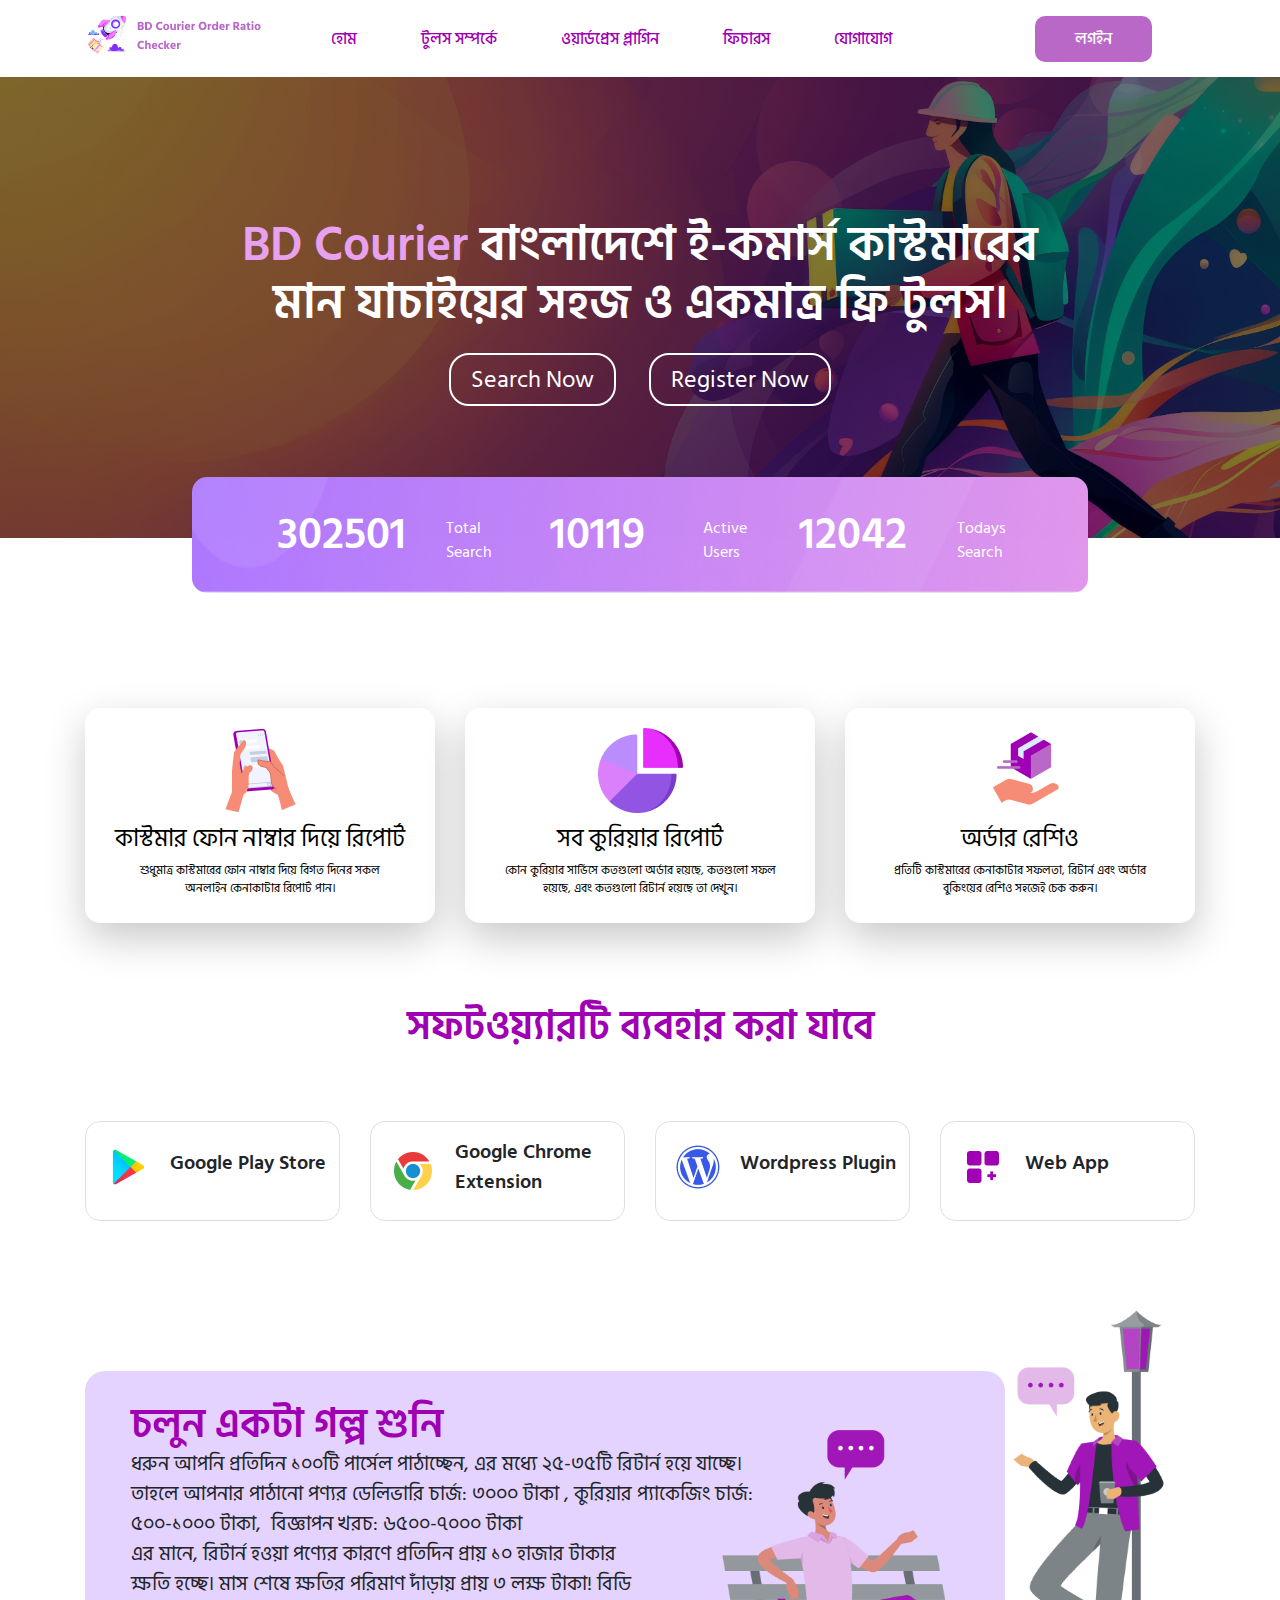
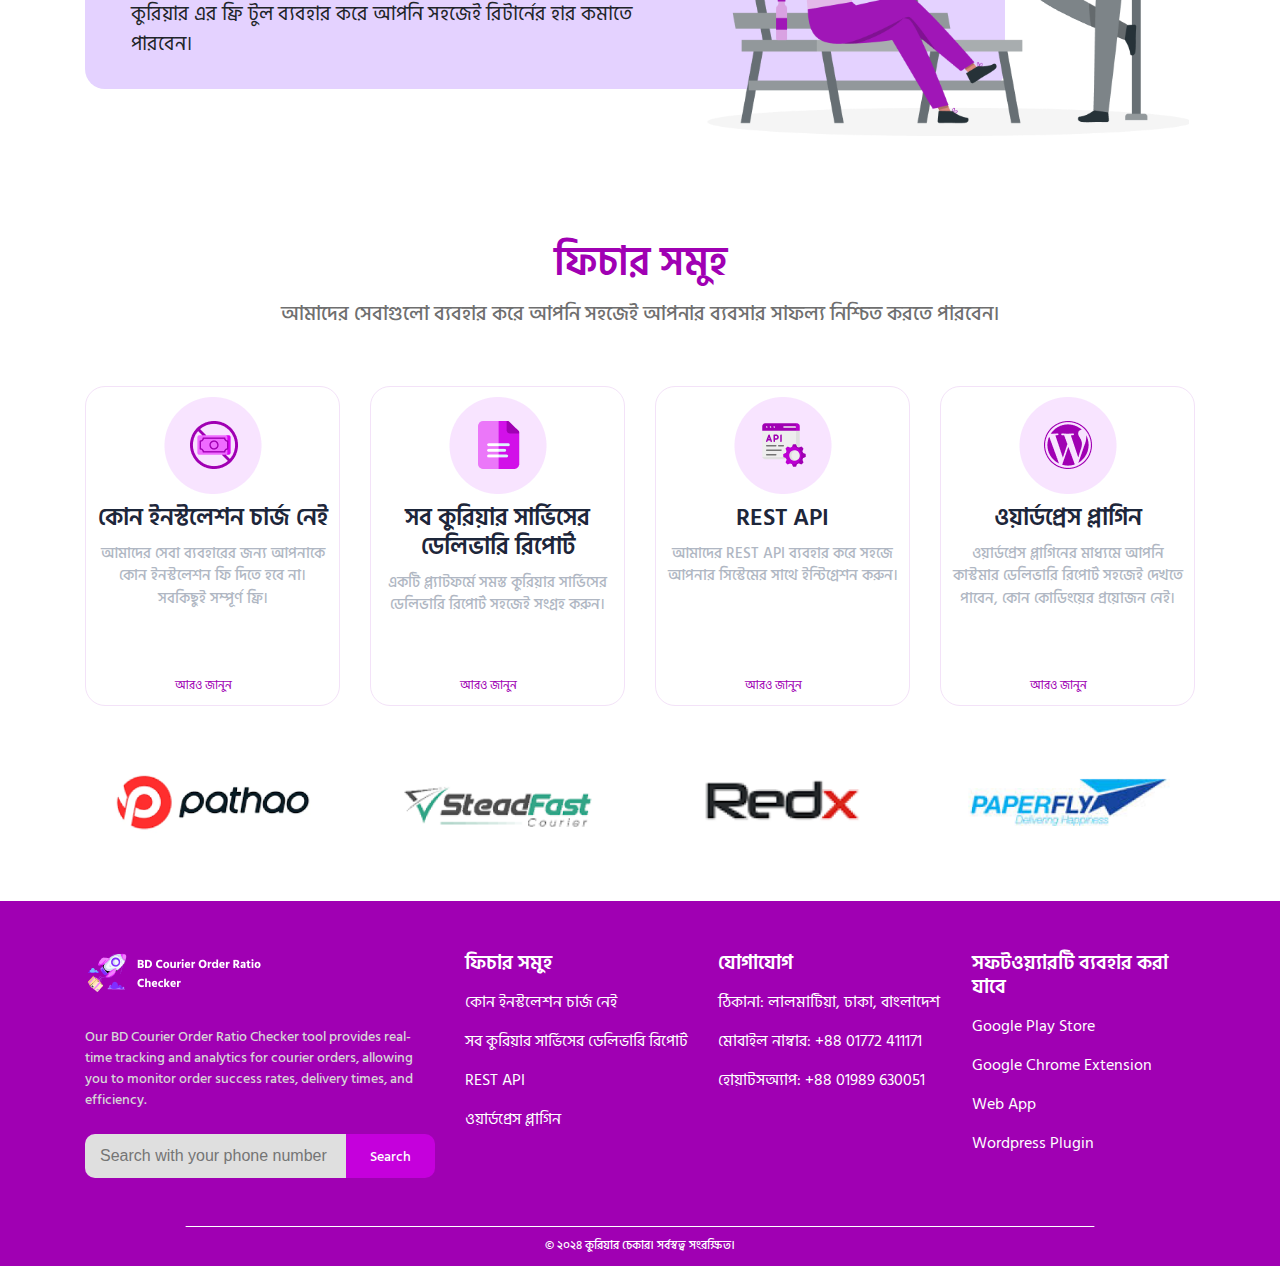
==== commit 71a61f5e: "correction head" ====
--- a/index.html
+++ b/index.html
@@ -68,30 +68,30 @@
                 <div class="row">
                     <div class="col-md-4">
                        <div class="row">
-                        <div class="col-md-8 col-8">
+                        <div class="col-md-8 d-flex align-items-center justify-content-center col-8">
                             <p class="ban_number">302501</p>
                         </div>
-                        <div class="col-md-4 col-4">
+                        <div class="col-md-4 d-flex align-items-center justify-content-center col-4">
                             <p class="ban_title">Total <br> Search</p>
                         </div>
                        </div>
                     </div>
                     <div class="col-md-4">
                         <div class="row">
-                            <div class="col-md-8 col-8">
+                            <div class="col-md-8 d-flex align-items-center justify-content-center col-8">
                                 <p class="ban_number">10119</p>
                             </div>
-                            <div class="col-md-4 col-4">
+                            <div class="col-md-4 d-flex align-items-center justify-content-center col-4">
                                 <p class="ban_title">Active <br> Users</p>
                             </div>
                            </div>
                     </div>
                     <div class="col-md-4">
                         <div class="row">
-                            <div class="col-md-8 col-8">
+                            <div class="col-md-8 d-flex align-items-center justify-content-center col-8">
                                 <p class="ban_number">12042</p>
                             </div>
-                            <div class="col-md-4 col-4">
+                            <div class="col-md-4 d-flex align-items-center justify-content-center col-4">
                                 <p class="ban_title">Todays <br> Search</p>
                             </div>
                            </div>
--- a/css/style.css
+++ b/css/style.css
@@ -510,7 +510,9 @@
     }
     .banner_sub {
         /* background: radial-gradient(#AC77FF, #DF96EC); */
-        top: 46rem;
+        top: 45rem;
+        left: 21.5%;
+        width: 55%;
     }
     .common_heading {
         margin: 80px 0 45px;
@@ -521,6 +523,13 @@
         align-items: center;
         justify-content: center;
     }
+    .ban_number {
+        font-size: 52px;
+    }
+    .ban_title {
+
+        margin-top: 5px;
+    }
 
  }
 /* responsive part end */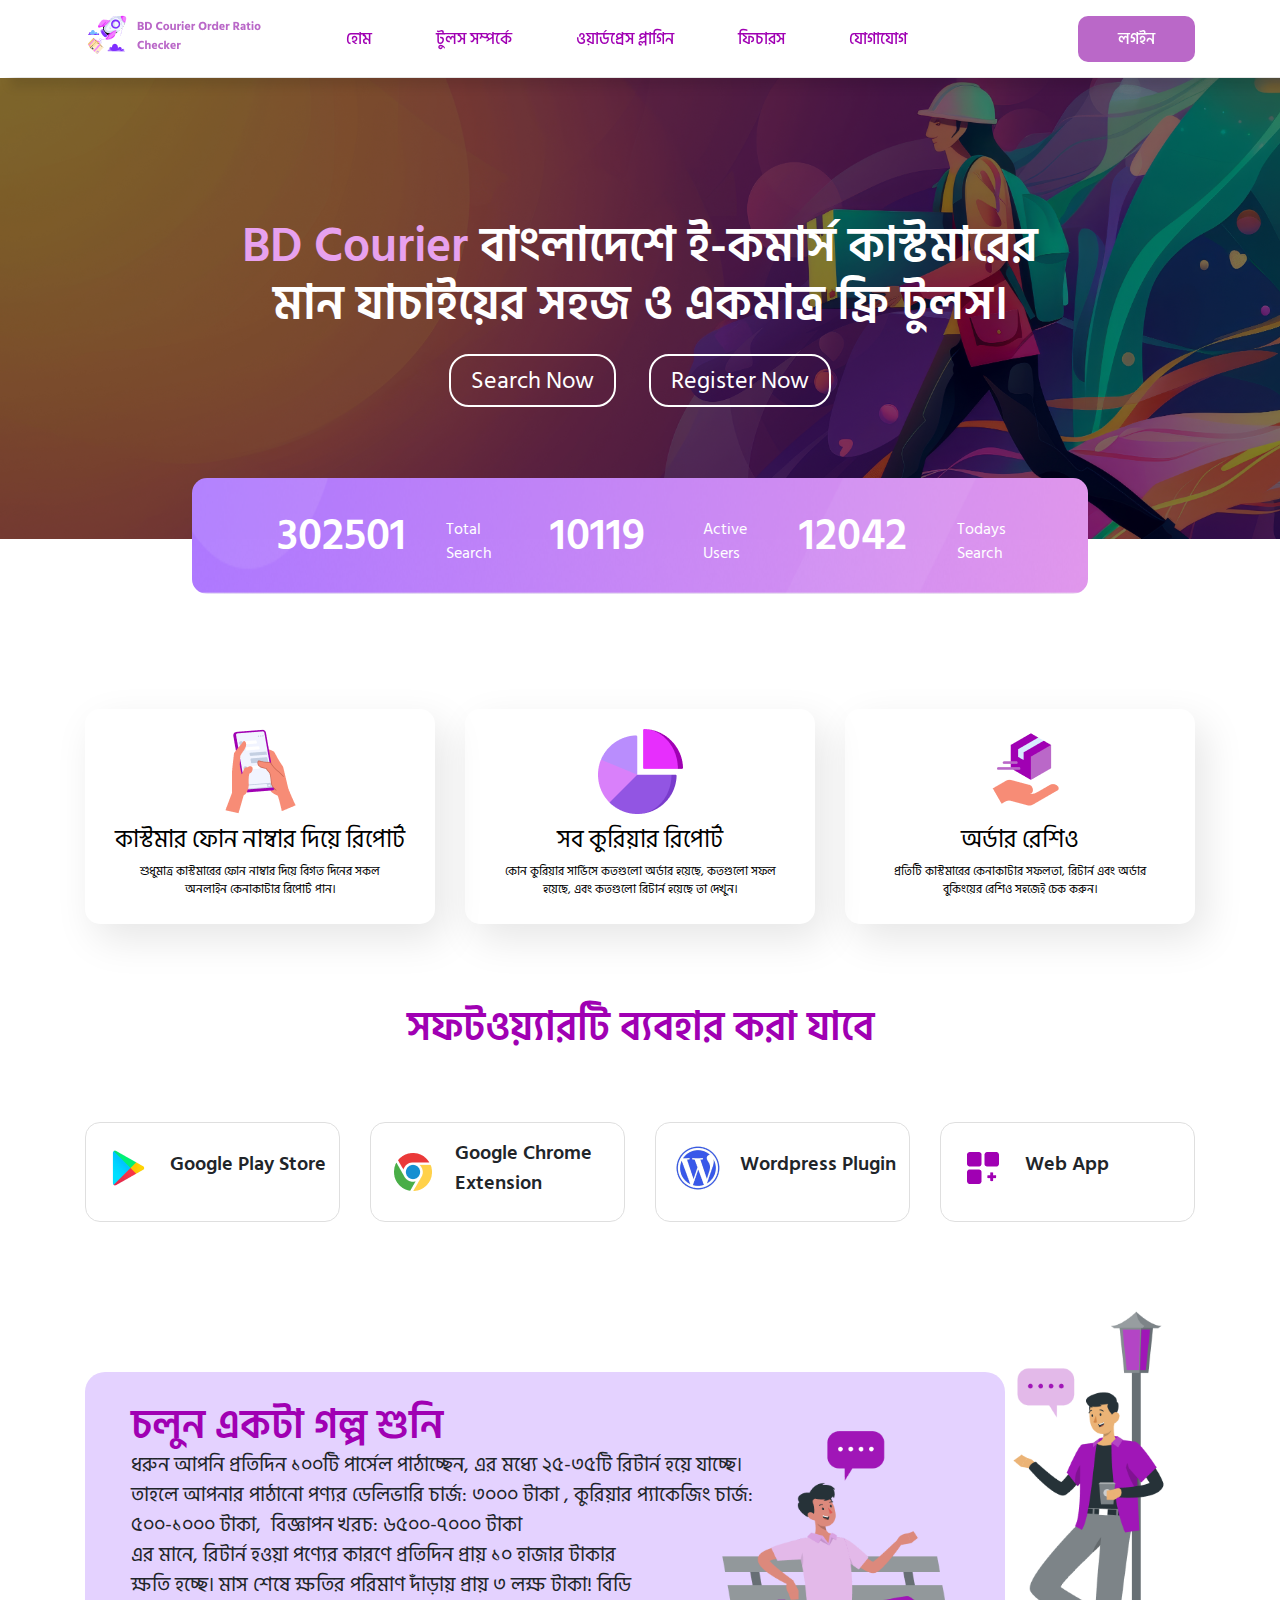
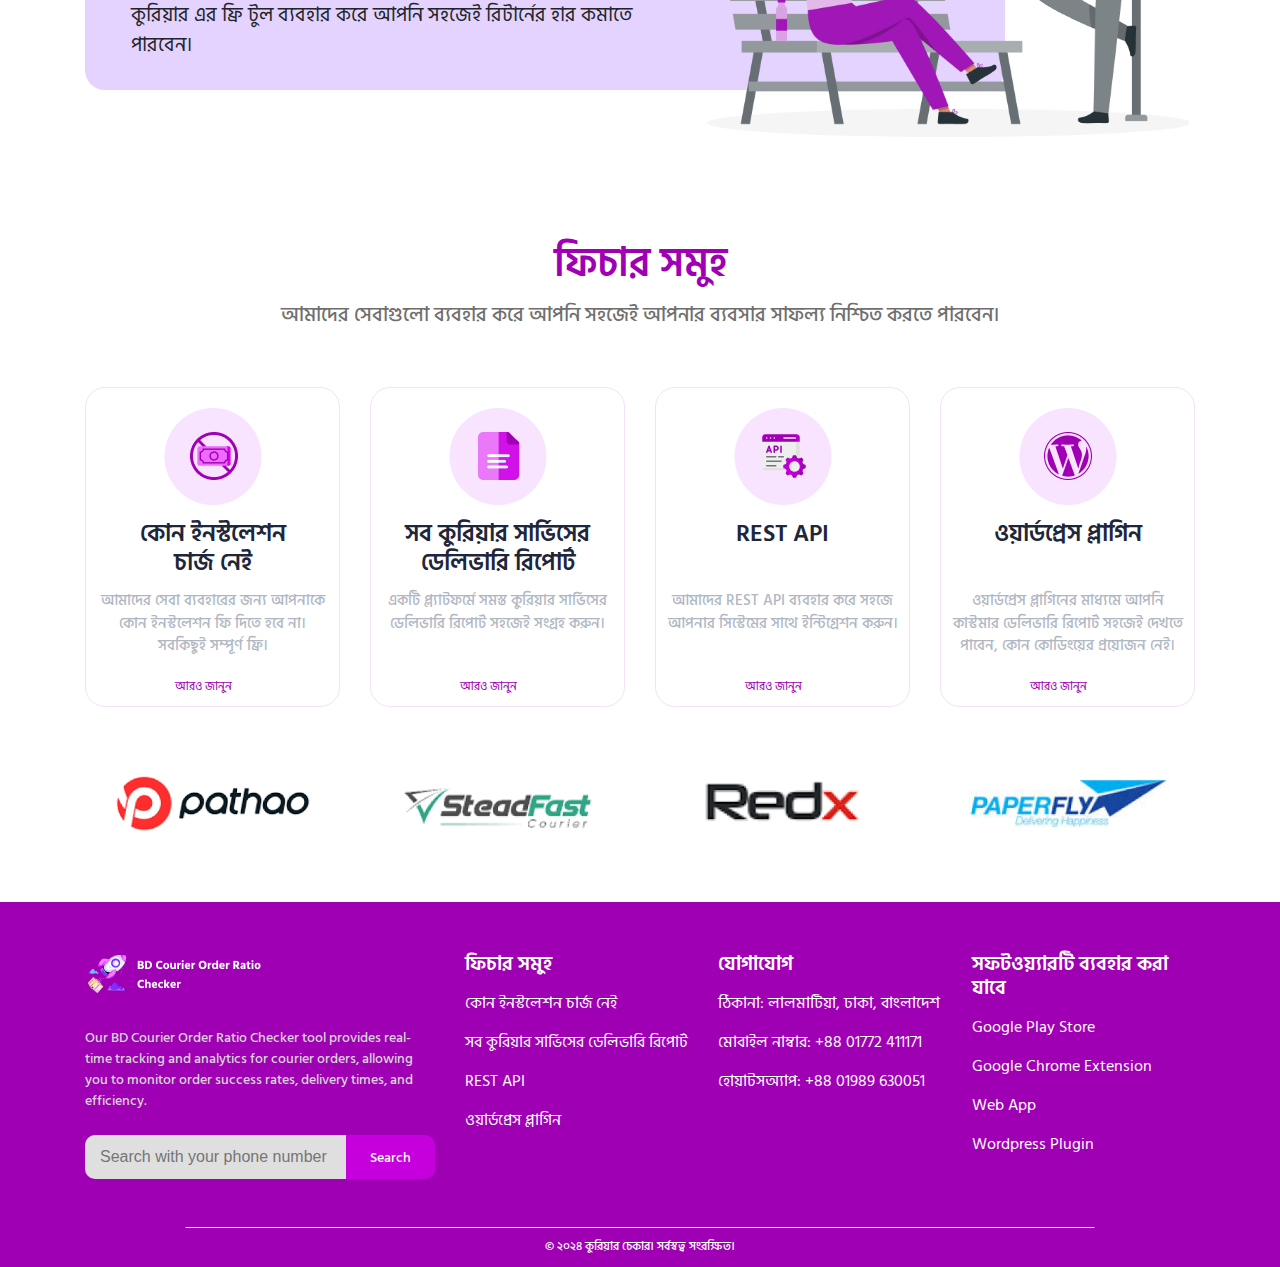
==== commit 02a947be: "ml-auto" ====
--- a/index.html
+++ b/index.html
@@ -45,7 +45,7 @@
                     <a class="nav-link" href="#">যোগাযোগ</a>
                   </li>
               </ul>
-              <ul class="navbar-nav m-auto">
+              <ul class="navbar-nav ml-auto">
                 <li class="nav-item active">
                   <a class="login_btn" href="#">লগইন</a>
                 </li>
--- a/css/style.css
+++ b/css/style.css
@@ -11,8 +11,13 @@
 ul,ol{
     list-style: none;
 }
-nav{
+.navbar{
     background-color: #ffffff;
+    position: fixed;
+    top: 0;
+    width: 100%;
+    z-index: 999;
+    box-shadow: 10px 10px 10px rgba(0,0,0,0.1);
 }
 .navbar-expand-lg .navbar-nav .nav-link{
     position: relative;
@@ -32,12 +37,13 @@
     font-weight: 500;
     font-size: 16px;
 }
-#banner{
+#banner {
     background-image: url(../image/banner.jpg);
     background-size: cover;
     background-repeat: no-repeat;
     background-position: center;
     position: relative;
+    margin-top: 78px;
 }
 .banner_overlay {
     height: 100%;
@@ -103,7 +109,7 @@
 }
 .service_main {
     border-radius: 15px;
-    box-shadow: 1px 15px 40px rgb(0 0 0 / 22%);
+    box-shadow: 10px 15px 40px rgba(0,0,0,0.1);
     padding: 20px 0%;
 }
 .ser_title{
@@ -178,7 +184,7 @@
 .feature_main {
     border: 1px solid #F3E2F8;
     border-radius: 20px;
-    padding: 10px;
+    padding: 20px 10px;
     min-height: 20rem;
     position: relative;
 }
@@ -188,6 +194,12 @@
     font-size: 24px;
     color: #1D263A;
     margin: 10px 0;
+    padding: 0 9%;
+    min-height: 60px;
+    display: flex;
+    justify-content: center;
+    align-items: flex-start;
+    margin-top: 15px;
 }
 .feature_main p {
     font-family: "Hind Siliguri", sans-serif;
@@ -510,7 +522,7 @@
     }
     .banner_sub {
         /* background: radial-gradient(#AC77FF, #DF96EC); */
-        top: 45rem;
+        top: 42rem;
         left: 21.5%;
         width: 55%;
     }
@@ -519,17 +531,20 @@
     }
     .soft_main{
         min-height: 95px;
-        display: flex;
-        align-items: center;
-        justify-content: center;
+    }
+    .soft_main {
+
+        padding: 22px 10px;
     }
     .ban_number {
         font-size: 52px;
     }
     .ban_title {
-
         margin-top: 5px;
     }
-
+    .feature_main a {
+        font-size: 15px;
+        bottom: 15px;
+    }
  }
 /* responsive part end */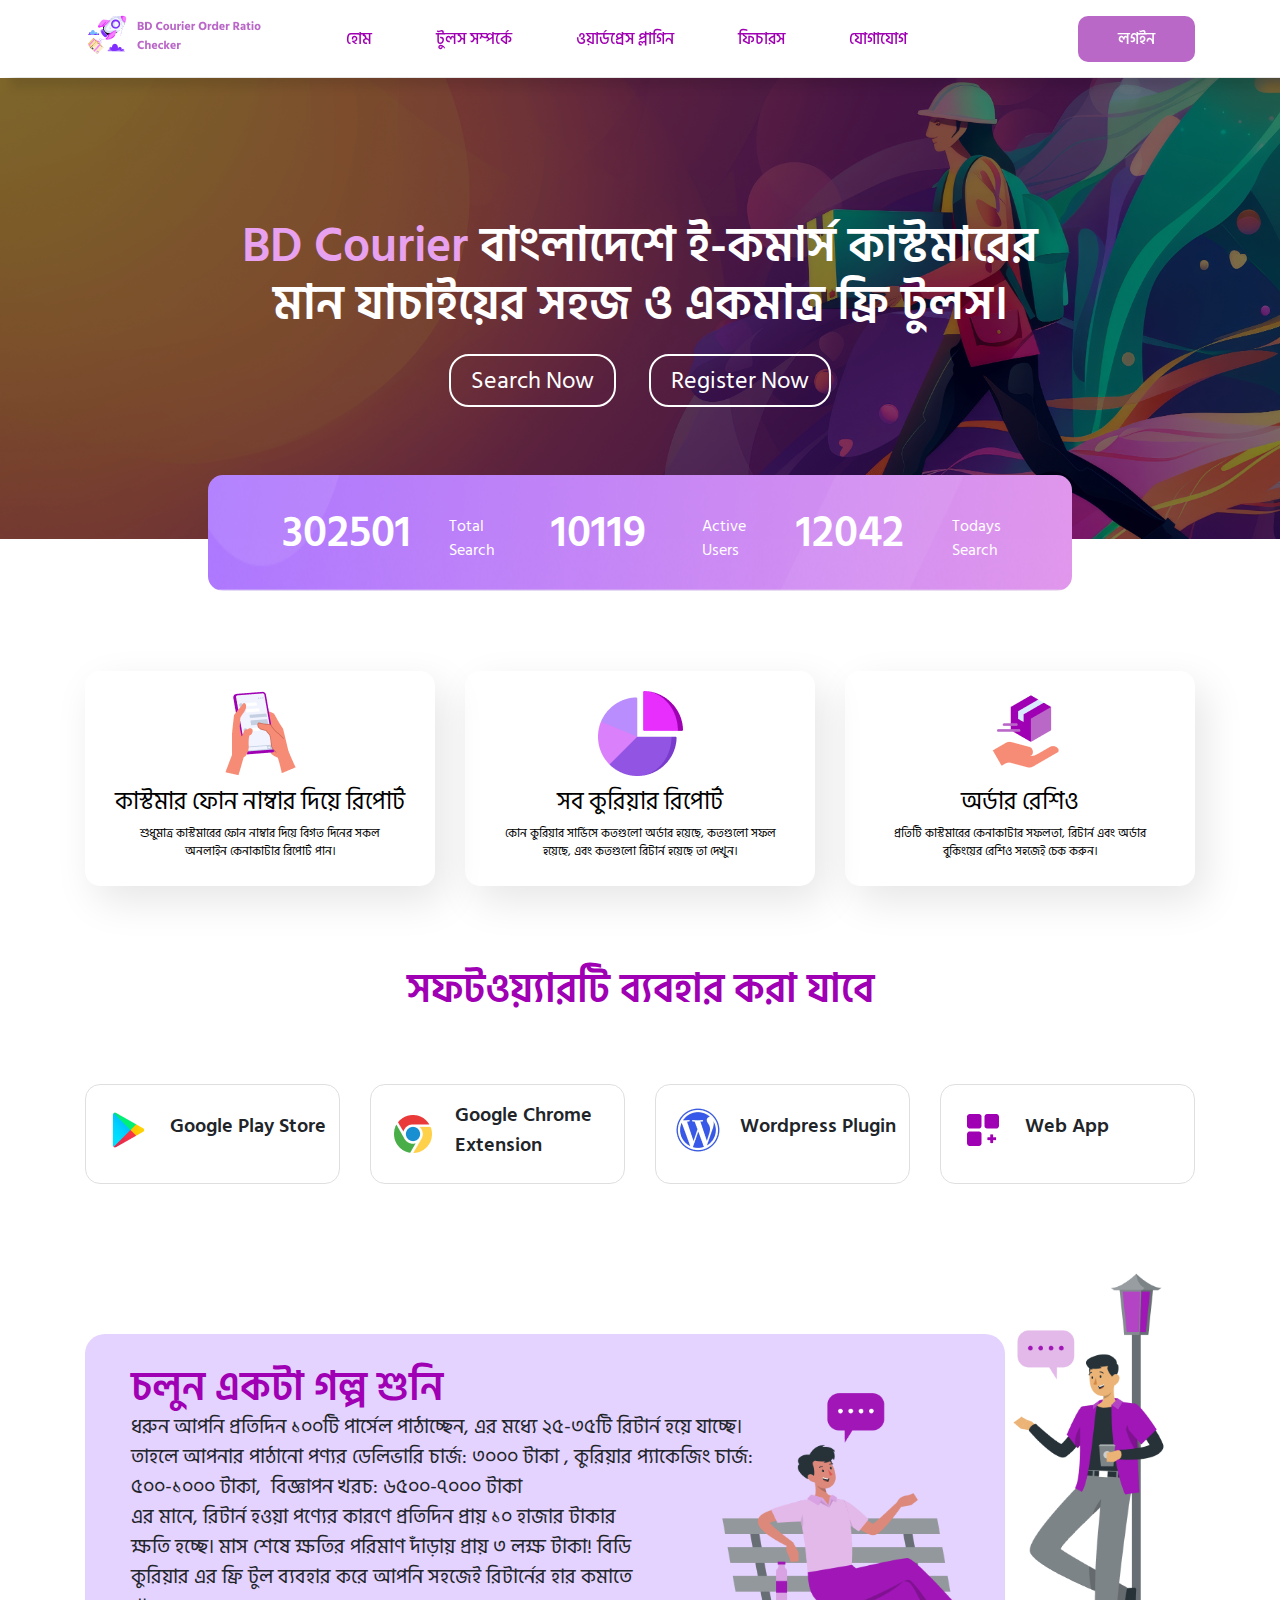
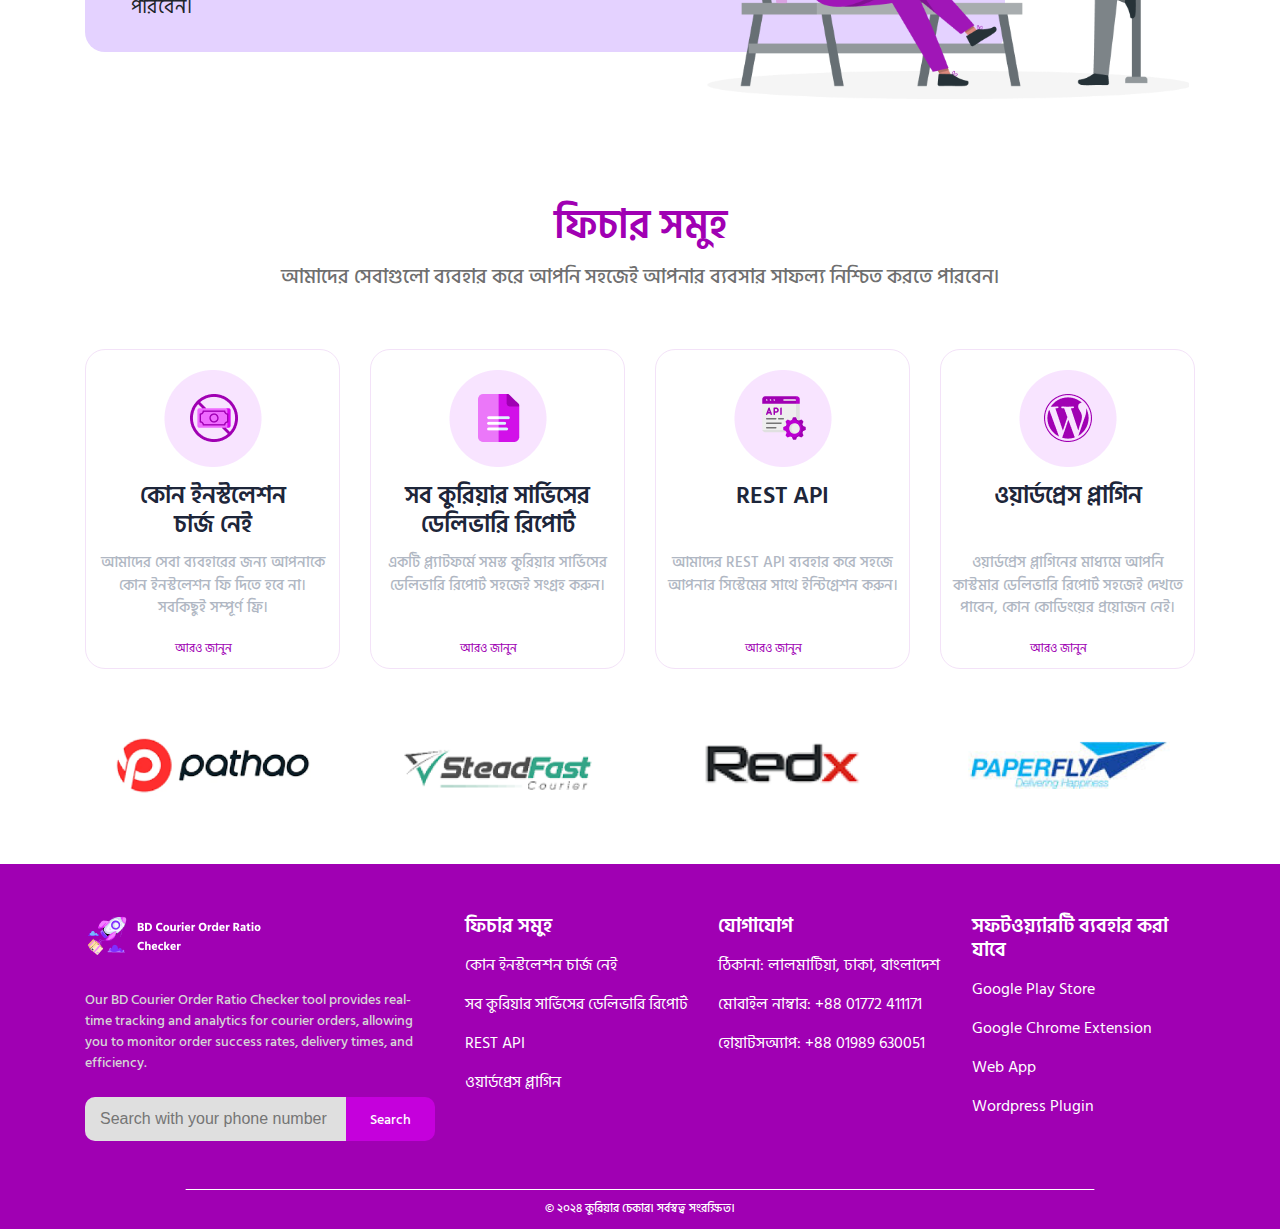
==== commit d06c1fa3: "home" ====
--- a/index.html
+++ b/index.html
@@ -63,45 +63,53 @@
             <h3 class="text-center"><a href="#">BD Courier</a> বাংলাদেশে ই-কমার্স কাস্টমারের মান যাচাইয়ের সহজ ও একমাত্র ফ্রি টুলস।</h3>
             <a href="search.html" target="_blank" class="ban_btn">Search Now</a>
             <a href="#" class="ban_btn">Register Now</a>
-            <div class="banner_sub">
-               <div class="container">
-                <div class="row">
-                    <div class="col-md-4">
-                       <div class="row">
-                        <div class="col-md-8 d-flex align-items-center justify-content-center col-8">
-                            <p class="ban_number">302501</p>
-                        </div>
-                        <div class="col-md-4 d-flex align-items-center justify-content-center col-4">
-                            <p class="ban_title">Total <br> Search</p>
-                        </div>
-                       </div>
-                    </div>
-                    <div class="col-md-4">
-                        <div class="row">
-                            <div class="col-md-8 d-flex align-items-center justify-content-center col-8">
-                                <p class="ban_number">10119</p>
-                            </div>
-                            <div class="col-md-4 d-flex align-items-center justify-content-center col-4">
-                                <p class="ban_title">Active <br> Users</p>
-                            </div>
-                           </div>
-                    </div>
-                    <div class="col-md-4">
-                        <div class="row">
-                            <div class="col-md-8 d-flex align-items-center justify-content-center col-8">
-                                <p class="ban_number">12042</p>
-                            </div>
-                            <div class="col-md-4 d-flex align-items-center justify-content-center col-4">
-                                <p class="ban_title">Todays <br> Search</p>
-                            </div>
-                           </div>
-                    </div>
-                </div>
-               </div>
-            </div>
+            
         </div>
      </div>
     <!-- banner part end -->
+
+    <!-- banner sub start -->
+   <div class="container">
+    <div class="container">
+        <div class="banner_sub">
+            <div class="container">
+             <div class="row">
+                 <div class="col-md-4">
+                    <div class="row">
+                     <div class="col-md-8 d-flex align-items-center justify-content-center col-8">
+                         <p class="ban_number">302501</p>
+                     </div>
+                     <div class="col-md-4 d-flex align-items-center justify-content-center col-4">
+                         <p class="ban_title">Total <br> Search</p>
+                     </div>
+                    </div>
+                 </div>
+                 <div class="col-md-4">
+                     <div class="row">
+                         <div class="col-md-8 d-flex align-items-center justify-content-center col-8">
+                             <p class="ban_number">10119</p>
+                         </div>
+                         <div class="col-md-4 d-flex align-items-center justify-content-center col-4">
+                             <p class="ban_title">Active <br> Users</p>
+                         </div>
+                        </div>
+                 </div>
+                 <div class="col-md-4">
+                     <div class="row">
+                         <div class="col-md-8 d-flex align-items-center justify-content-center col-8">
+                             <p class="ban_number">12042</p>
+                         </div>
+                         <div class="col-md-4 d-flex align-items-center justify-content-center col-4">
+                             <p class="ban_title">Todays <br> Search</p>
+                         </div>
+                        </div>
+                 </div>
+             </div>
+            </div>
+         </div>
+    </div>
+   </div>
+    <!-- banner sub end -->
 
     <!-- service part start -->
 
--- a/css/style.css
+++ b/css/style.css
@@ -44,6 +44,7 @@
     background-position: center;
     position: relative;
     margin-top: 78px;
+    z-index: -1;
 }
 .banner_overlay {
     height: 100%;
@@ -82,14 +83,12 @@
     background-size: 120% 556%;
     background-position: center;
     background-repeat: no-repeat;
-    position: absolute;
-    top: 24rem;
-    left: 10%;
     padding: 25px 5%;
     border-radius: 15px;
     display: block;
     margin: 0 auto;
     width: 80%;
+    margin-top: -4rem;
 }
 .ban_number{
     font-family: "Hind Siliguri", sans-serif;
@@ -104,8 +103,8 @@
     margin-top: 20px;
 }
 
-#service{
-    margin-top: 170px;
+#service {
+    margin-top: 5rem;
 }
 .service_main {
     border-radius: 15px;
@@ -301,9 +300,7 @@
     #service {
         margin-top: 22em;
     }
-    .banner_sub {
-        top: 20rem;
-    }
+
     .ban_number {
         font-weight: 400;
         font-size: 36px;
@@ -374,9 +371,7 @@
     .banner_overlay {
         padding: 80px 0;
     }
-    .banner_sub {
-        top: 32rem;
-    }
+
     #service {
         margin-top: 28em;
     }
@@ -437,9 +432,7 @@
     .feature_main a {
         left: 23%;
     }
-    .banner_sub {
-        top: 23rem;
-    }
+
     .ban_number {
         font-size: 30px;
     }
@@ -459,9 +452,7 @@
     .banner_overlay {
         padding: 116px;
     }
-    .banner_sub {
-        top: 25rem;
-    }
+
     .ban_number {
         font-size: 42px;
     }
@@ -480,8 +471,8 @@
 
 /* // Extra large devices (large desktops, 1200px and up) */
 @media (min-width: 1200px) and ( max-width: 1399px){ 
-    .banner_sub {
-        top: 25rem;
+    .search_btn {
+        margin-left: -40%;
     }
     .story_img {
         top: -100px;
@@ -494,18 +485,10 @@
     .ban_title {
         margin-top: 10px;
     }
-    .banner_sub {
-        left: 15%;
-        width: 70%;
-    }
  }
  
  @media (min-width: 1400px) and (max-width: 1439px){ 
-    .banner_sub {
-        top: 23rem;
-        left: 25%;
-        width: 50%;
-    }
+
     .ban_number {
         font-size: 46px;
     }
@@ -520,12 +503,6 @@
     .banner_overlay {
         padding: 15rem 23% 20rem;
     }
-    .banner_sub {
-        /* background: radial-gradient(#AC77FF, #DF96EC); */
-        top: 42rem;
-        left: 21.5%;
-        width: 55%;
-    }
     .common_heading {
         margin: 80px 0 45px;
     }
@@ -546,5 +523,6 @@
         font-size: 15px;
         bottom: 15px;
     }
+ 
  }
 /* responsive part end */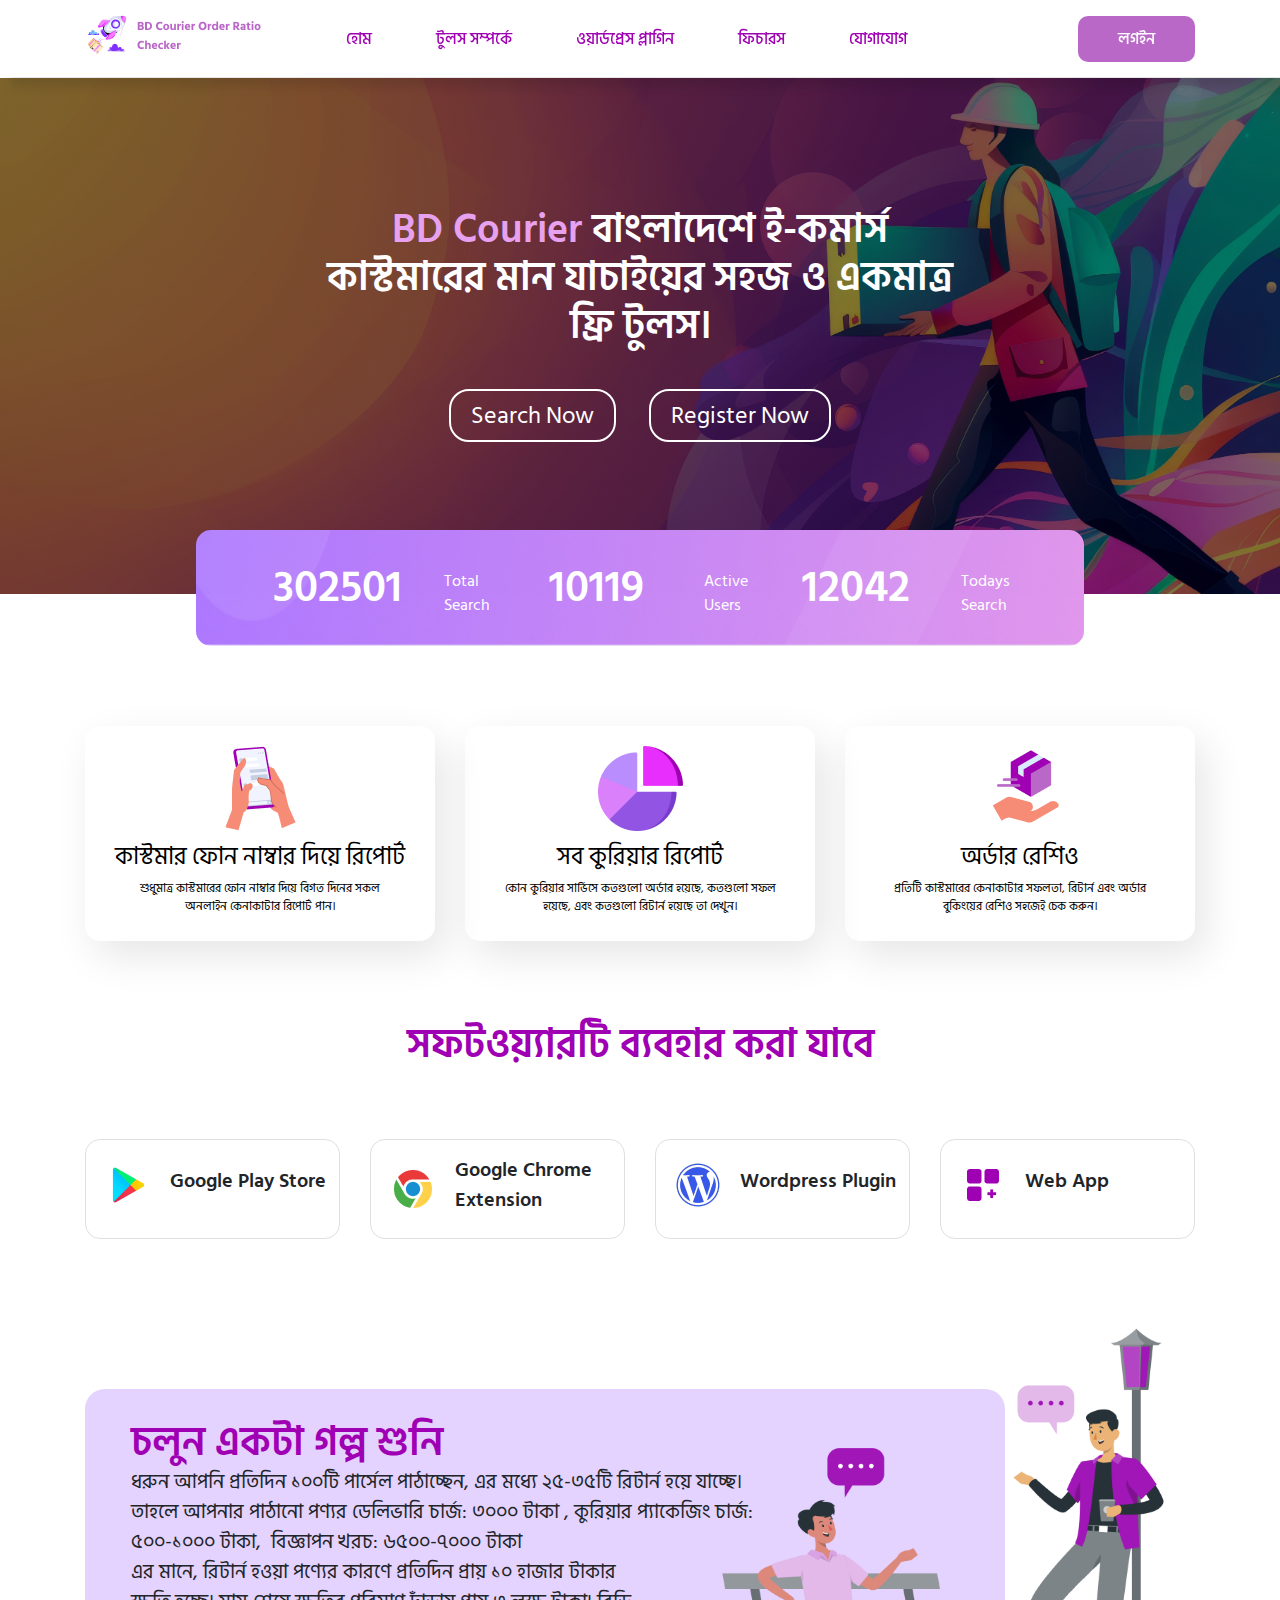
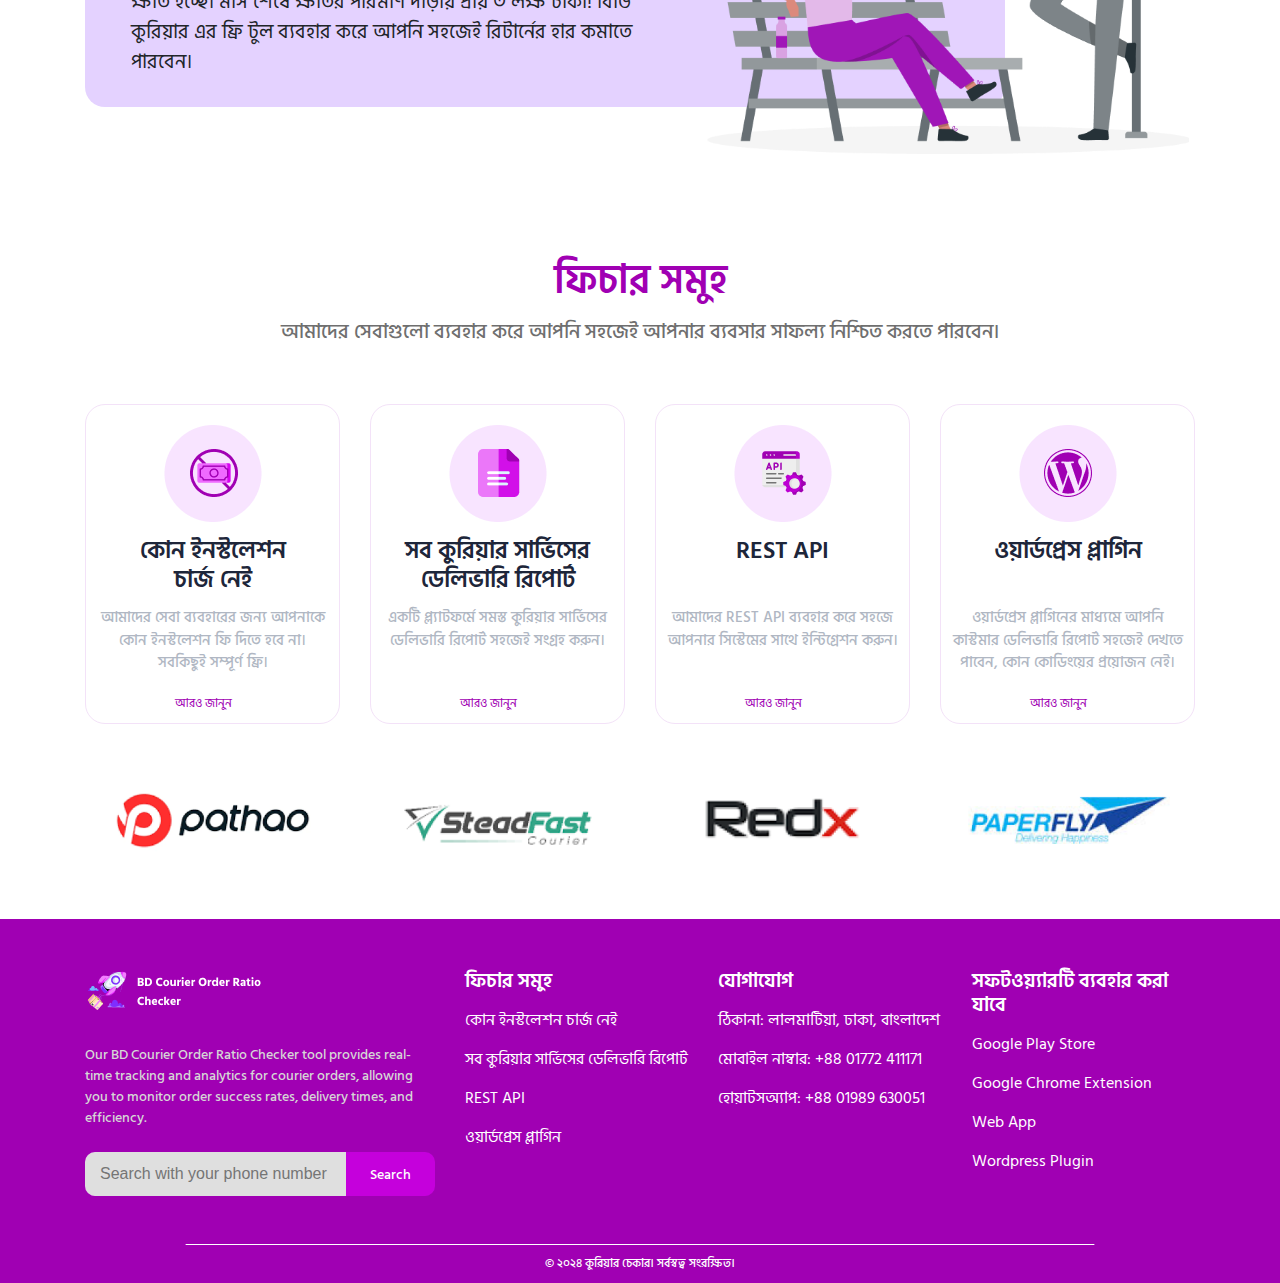
==== commit 3331ed9d: "container-" ====
--- a/index.html
+++ b/index.html
@@ -69,7 +69,7 @@
     <!-- banner part end -->
 
     <!-- banner sub start -->
-   <div class="container">
+   
     <div class="container">
         <div class="banner_sub">
             <div class="container">
@@ -108,7 +108,7 @@
             </div>
          </div>
     </div>
-   </div>
+   
     <!-- banner sub end -->
 
     <!-- service part start -->
--- a/css/style.css
+++ b/css/style.css
@@ -50,14 +50,14 @@
     height: 100%;
     width: 100%;
     background-color: rgba(0, 0, 0, 0.5);
-    padding: 140px
+    padding: 8rem 20% 10rem;
 }
 .banner_overlay h3 {
     font-family: "Hind Siliguri", sans-serif;
     font-weight: 600;
-    font-size: 48px;
+    font-size: 40px;
     color: #ffffff;
-    margin-bottom: 30px;
+    margin-bottom: 48px;
     padding: 0 8%;
 }
 .banner_overlay h3 a{
@@ -449,9 +449,6 @@
 
 /* // Large devices (desktops, 992px and up) */
 @media (min-width: 992px) and ( max-width: 1199px) { 
-    .banner_overlay {
-        padding: 116px;
-    }
 
     .ban_number {
         font-size: 42px;
@@ -500,9 +497,6 @@
     }
  }
  @media (min-width: 1440px) {
-    .banner_overlay {
-        padding: 15rem 23% 20rem;
-    }
     .common_heading {
         margin: 80px 0 45px;
     }
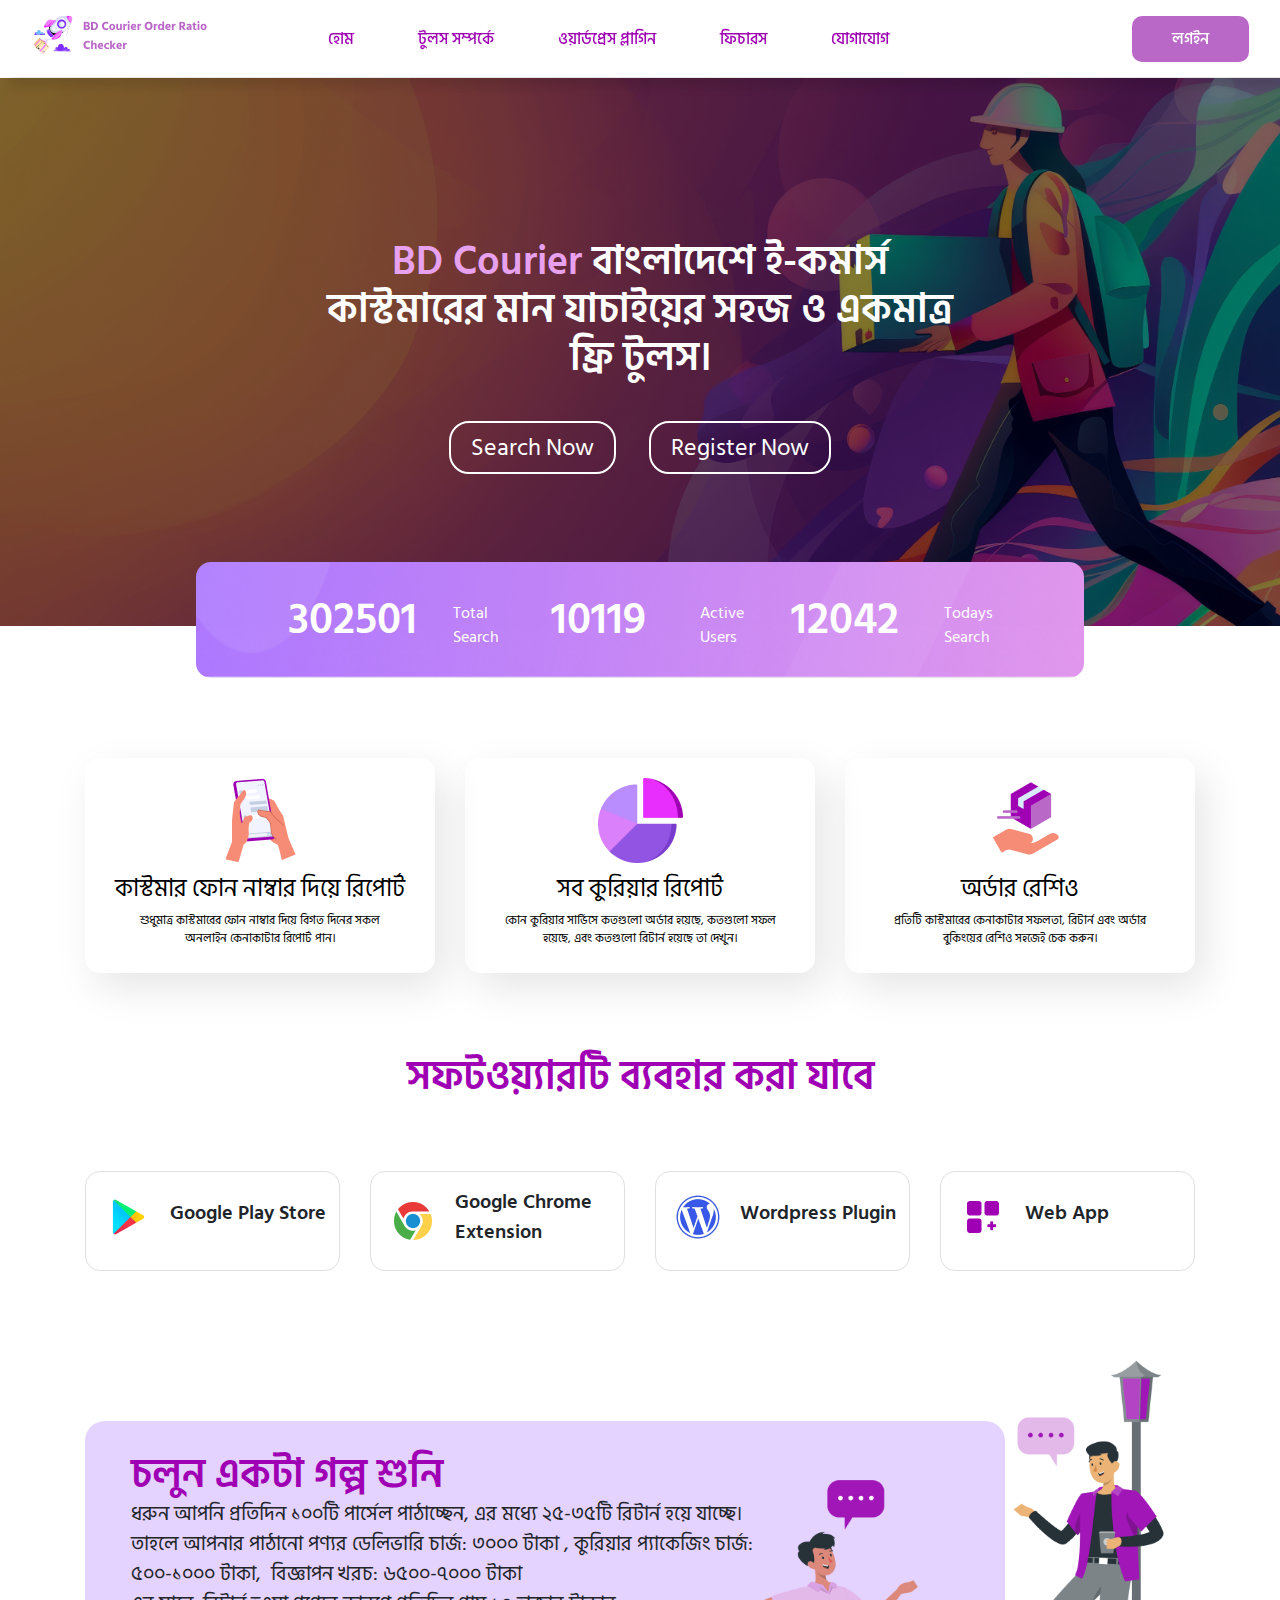
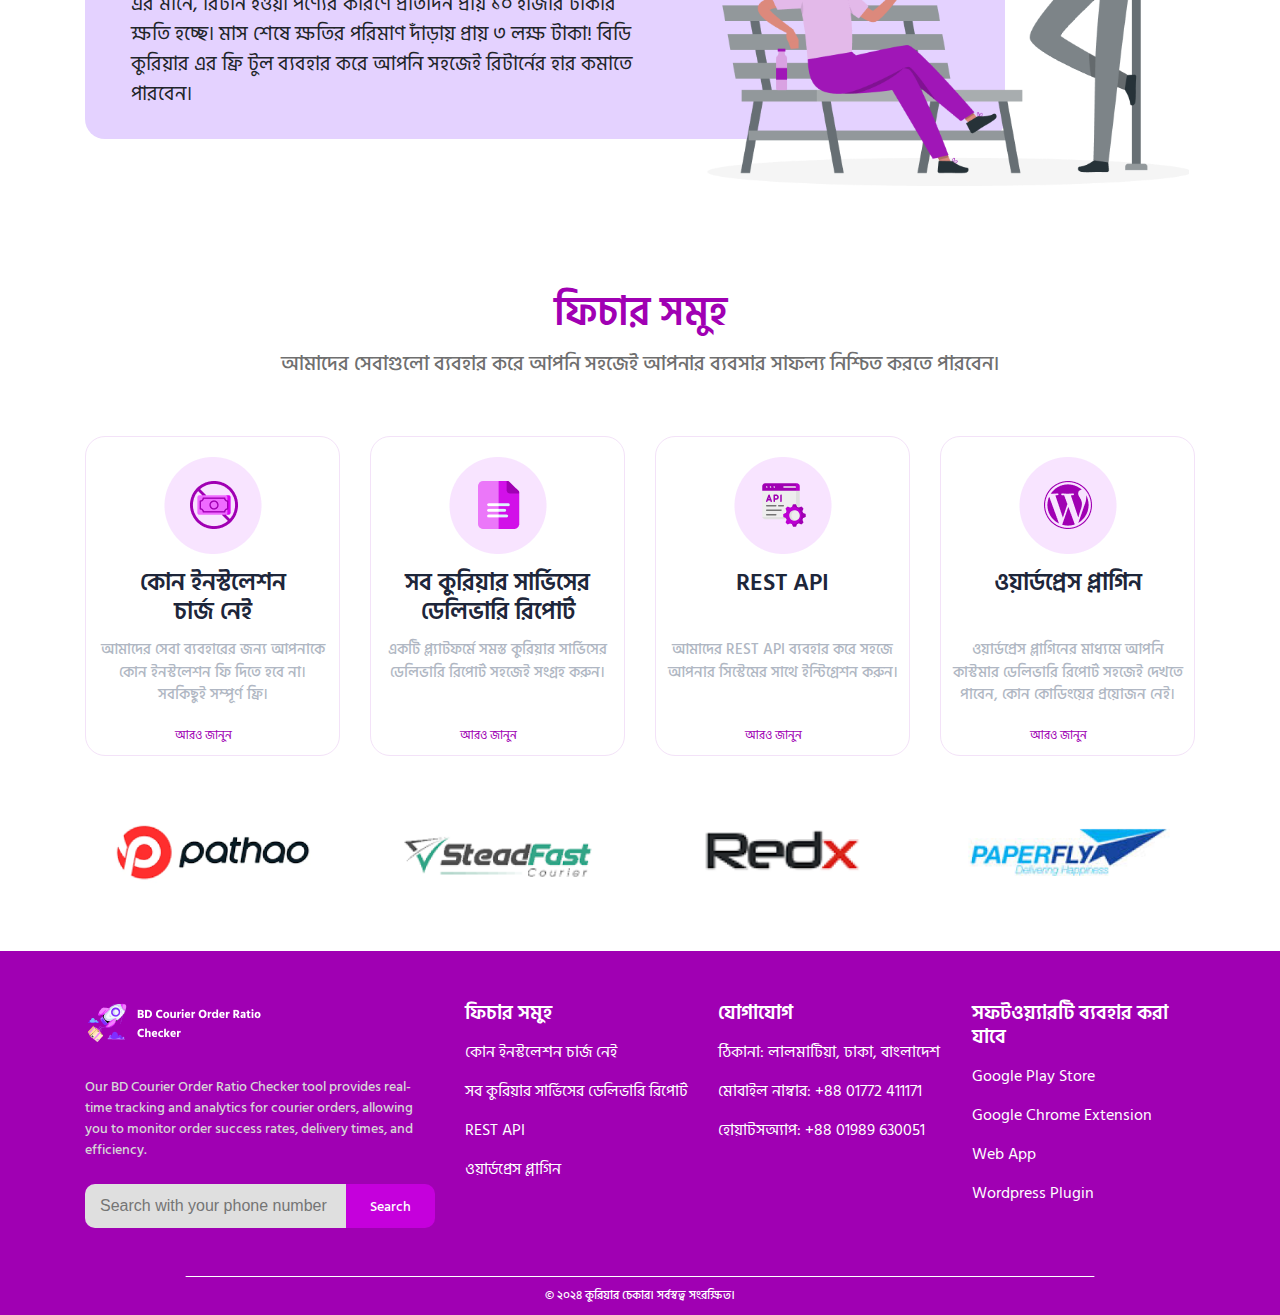
==== commit 563b2d76: "full width" ====
--- a/index.html
+++ b/index.html
@@ -21,7 +21,7 @@
     <!-- navbar part end -->
     
         <nav class="navbar navbar-expand-lg navbar-light">
-            <div class="container">
+            <div class="container-fluid">
             <a class="navbar-brand" href="#"><img src="image/logo.png" class="img-fluid w-100" alt=""></a>
             <button class="navbar-toggler" type="button" data-toggle="collapse" data-target="#navbarSupportedContent" aria-controls="navbarSupportedContent" aria-expanded="false" aria-label="Toggle navigation">
               <span class="navbar-toggler-icon"></span>
--- a/css/style.css
+++ b/css/style.css
@@ -1,3 +1,6 @@
+.container{
+    width: 95%!important;
+}
 a{
     text-decoration: none;
 }
@@ -16,7 +19,7 @@
     position: fixed;
     top: 0;
     width: 100%;
-    z-index: 999;
+    z-index: 2;
     box-shadow: 10px 10px 10px rgba(0,0,0,0.1);
 }
 .navbar-expand-lg .navbar-nav .nav-link{
@@ -44,13 +47,12 @@
     background-position: center;
     position: relative;
     margin-top: 78px;
-    z-index: -1;
 }
 .banner_overlay {
     height: 100%;
     width: 100%;
     background-color: rgba(0, 0, 0, 0.5);
-    padding: 8rem 20% 10rem;
+    padding: 10rem 20% 10rem;
 }
 .banner_overlay h3 {
     font-family: "Hind Siliguri", sans-serif;
@@ -89,6 +91,8 @@
     margin: 0 auto;
     width: 80%;
     margin-top: -4rem;
+    z-index: 1;
+    position: relative;
 }
 .ban_number{
     font-family: "Hind Siliguri", sans-serif;
@@ -286,10 +290,17 @@
 /* // No media query for `xs` since this is the default in Bootstrap */
 @media (min-width: 120px) and ( max-width: 575px) { 
     .banner_overlay {
-        padding: 3rem 0px 8rem;
+        padding: 6rem 0 8rem;
     }
     .banner_overlay h3 {
-        font-size: 30px;
+        font-size: 28px;
+    }
+    .feature_sub_heading {
+        font-size: 16px;
+        padding: 0 4%;
+    }
+    .story_main h3 {
+        margin-bottom: 20px;
     }
     .ban_btn {
         padding: 5px 20px;
@@ -297,8 +308,14 @@
         margin: 4px;
         font-size: 14px;
     }
+    .login_btn {
+        display: block;
+        margin-top: 10px;
+        width: 40%;
+    }
+
     #service {
-        margin-top: 22em;
+        margin-top: 3em;
     }
 
     .ban_number {
@@ -307,9 +324,6 @@
     }
     .ban_title {
         margin-top: 0px;
-    }
-    #service {
-        margin-top: 15em;
     }
     .service_main {
         margin-bottom: 70px;
@@ -440,7 +454,7 @@
         margin-top: 0px;
     }
     #service {
-        margin-top: 8rem;
+        margin-top: 5rem;
     }
     .service_main {
         min-height: 18rem;
@@ -484,11 +498,17 @@
     }
  }
  
- @media (min-width: 1400px) and (max-width: 1439px){ 
+ @media (min-width: 1400px) and (max-width: 1599px){ 
 
     .ban_number {
         font-size: 46px;
     }
+    .banner_overlay h3 {
+        font-size: 36px;
+    }
+    .banner_overlay {
+        padding: 10rem 20% 15rem;
+    }
     .ban_title {
         margin-top: 10px;
     }
@@ -496,7 +516,7 @@
         padding: 0 15%;
     }
  }
- @media (min-width: 1440px) {
+ @media (min-width: 1600px) {
     .common_heading {
         margin: 80px 0 45px;
     }
@@ -504,7 +524,6 @@
         min-height: 95px;
     }
     .soft_main {
-
         padding: 22px 10px;
     }
     .ban_number {
@@ -517,6 +536,12 @@
         font-size: 15px;
         bottom: 15px;
     }
+    .banner_overlay h3 {
+        font-size: 48px;
+    }
+    .banner_overlay {
+        padding: 15rem 20% 15rem;
+    }
  
  }
 /* responsive part end */